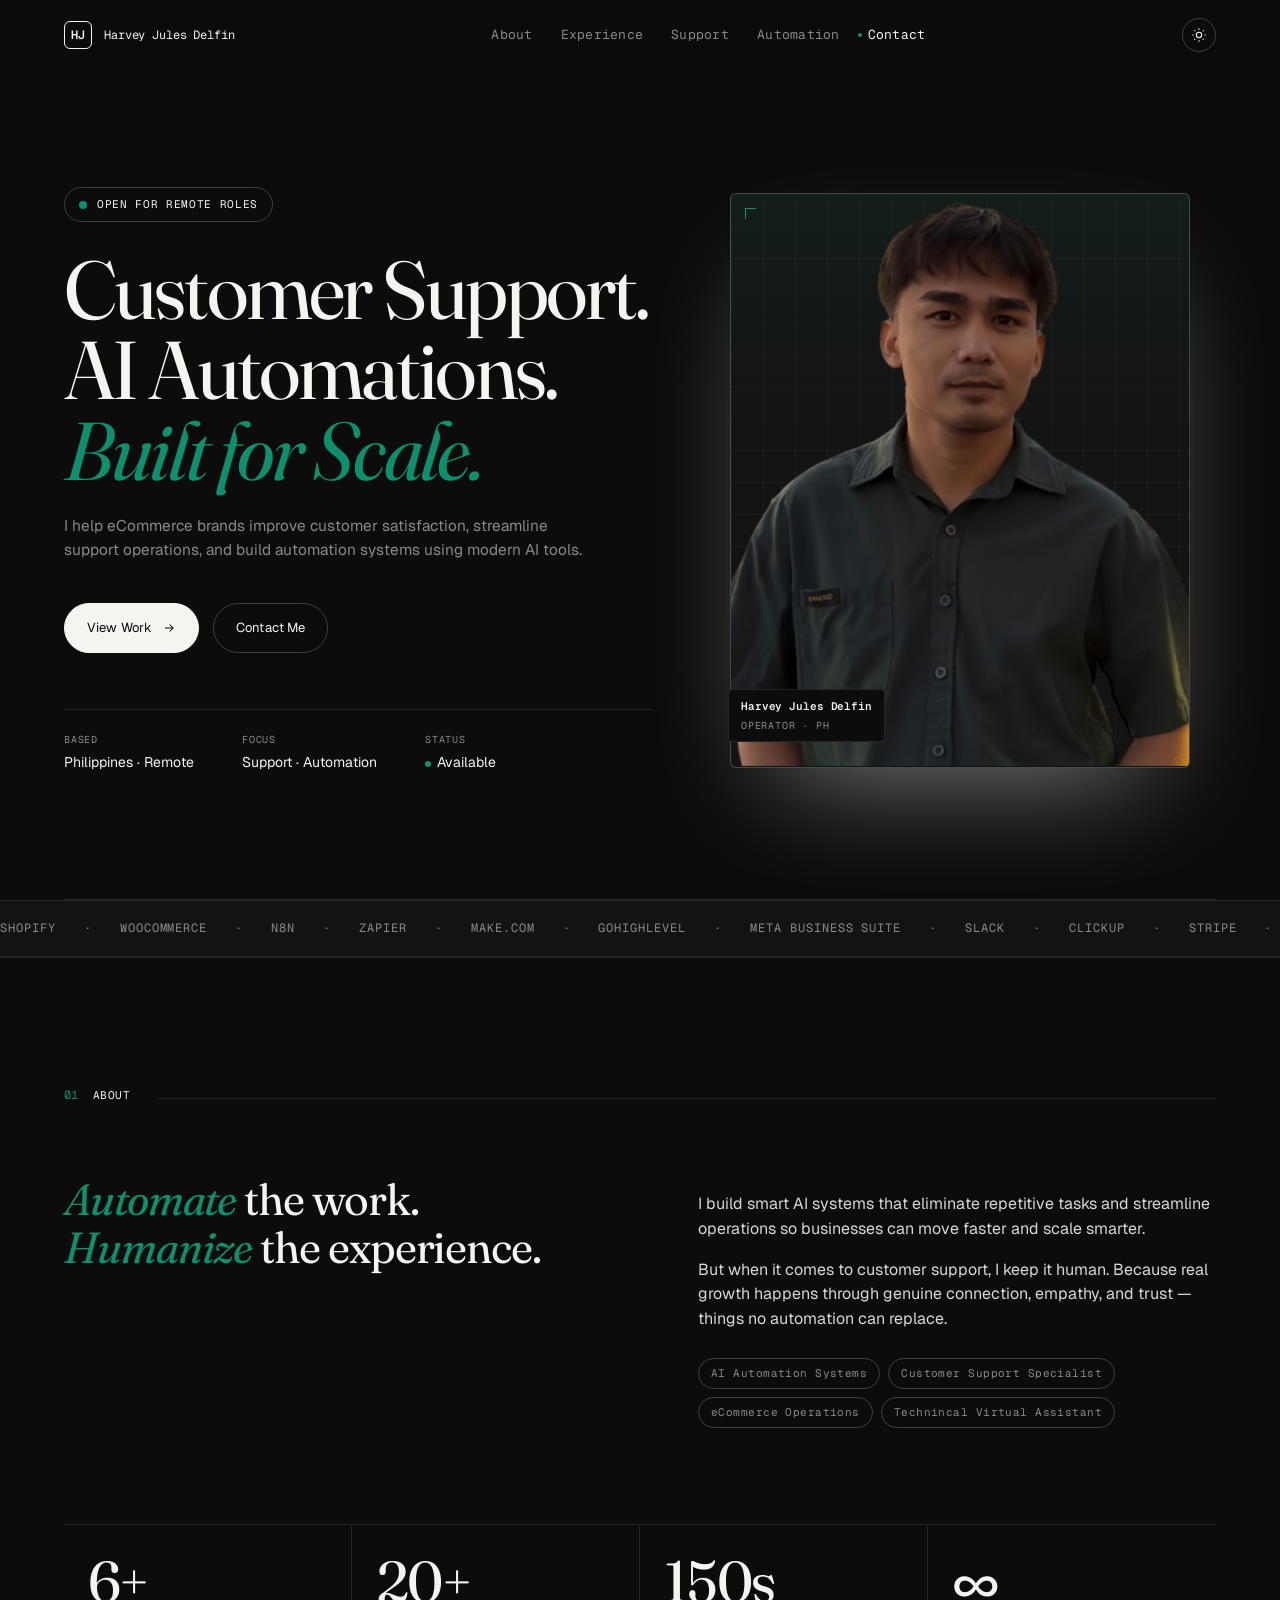
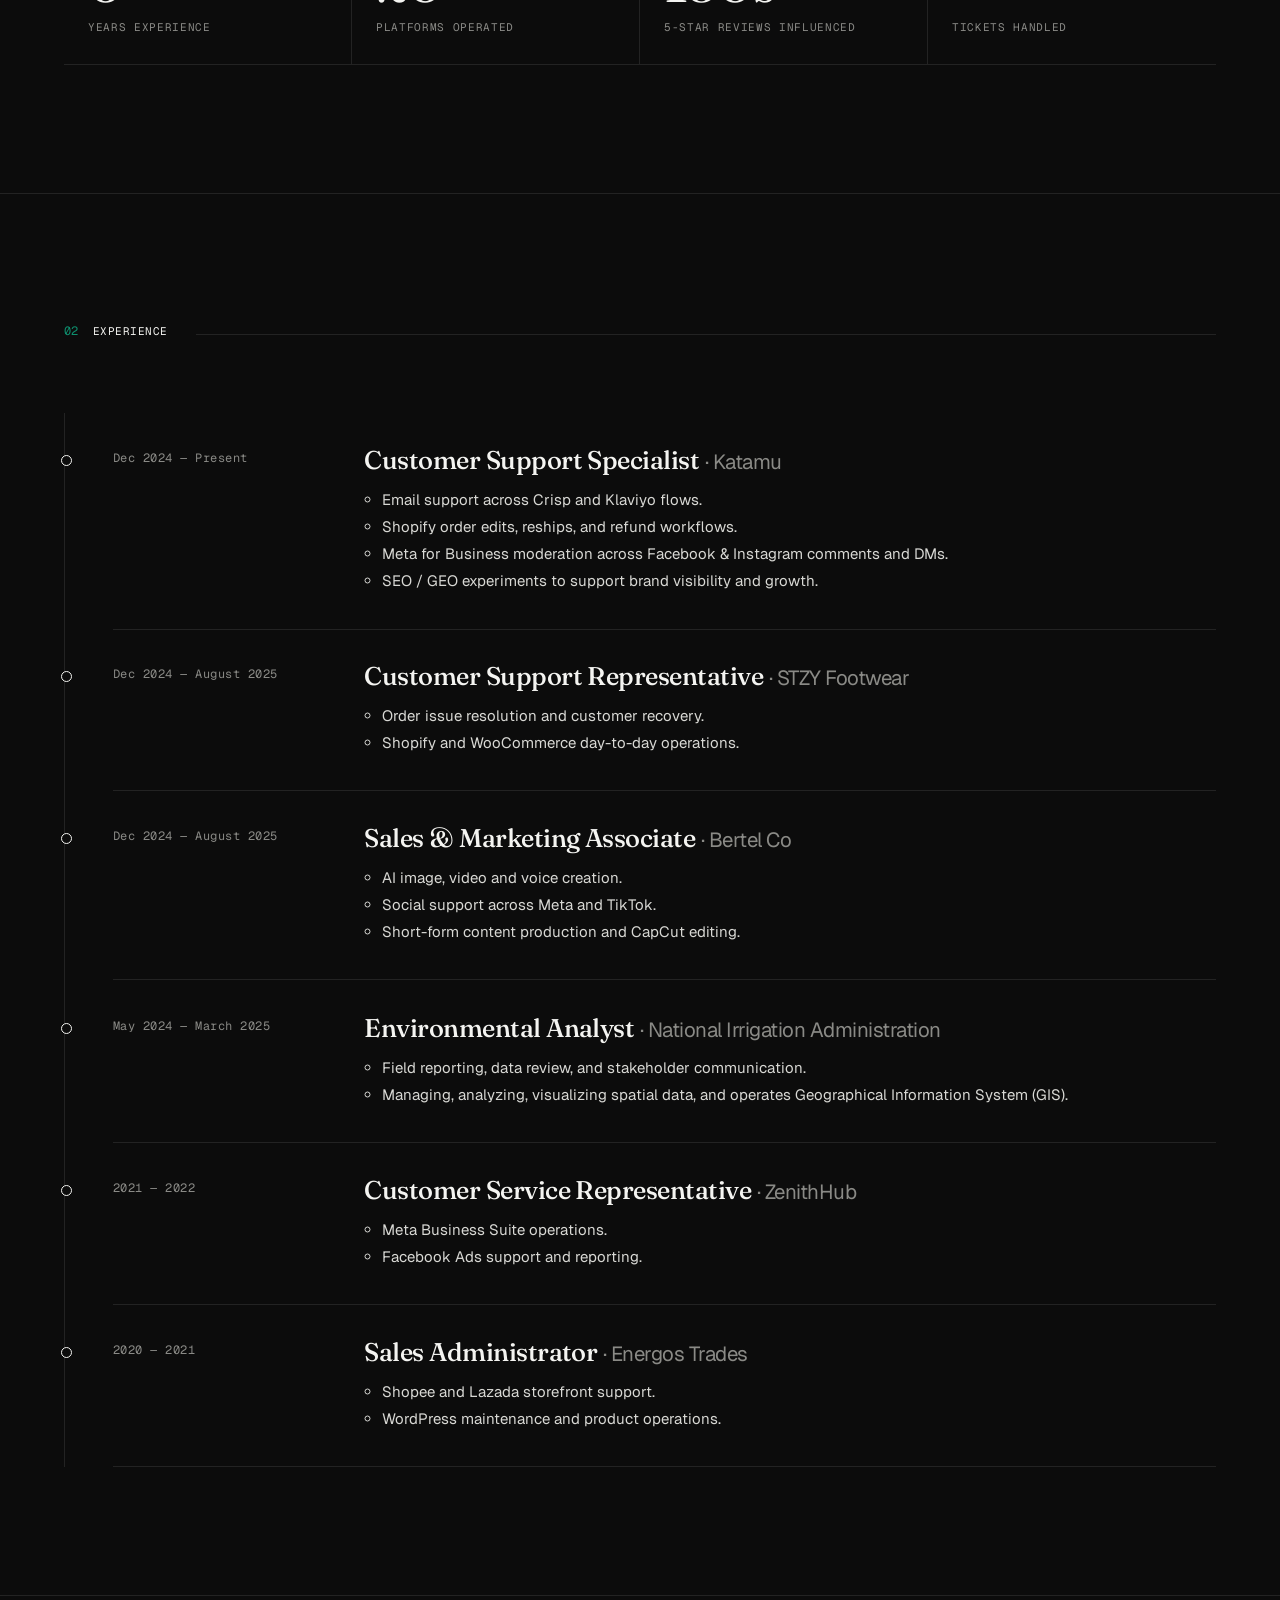
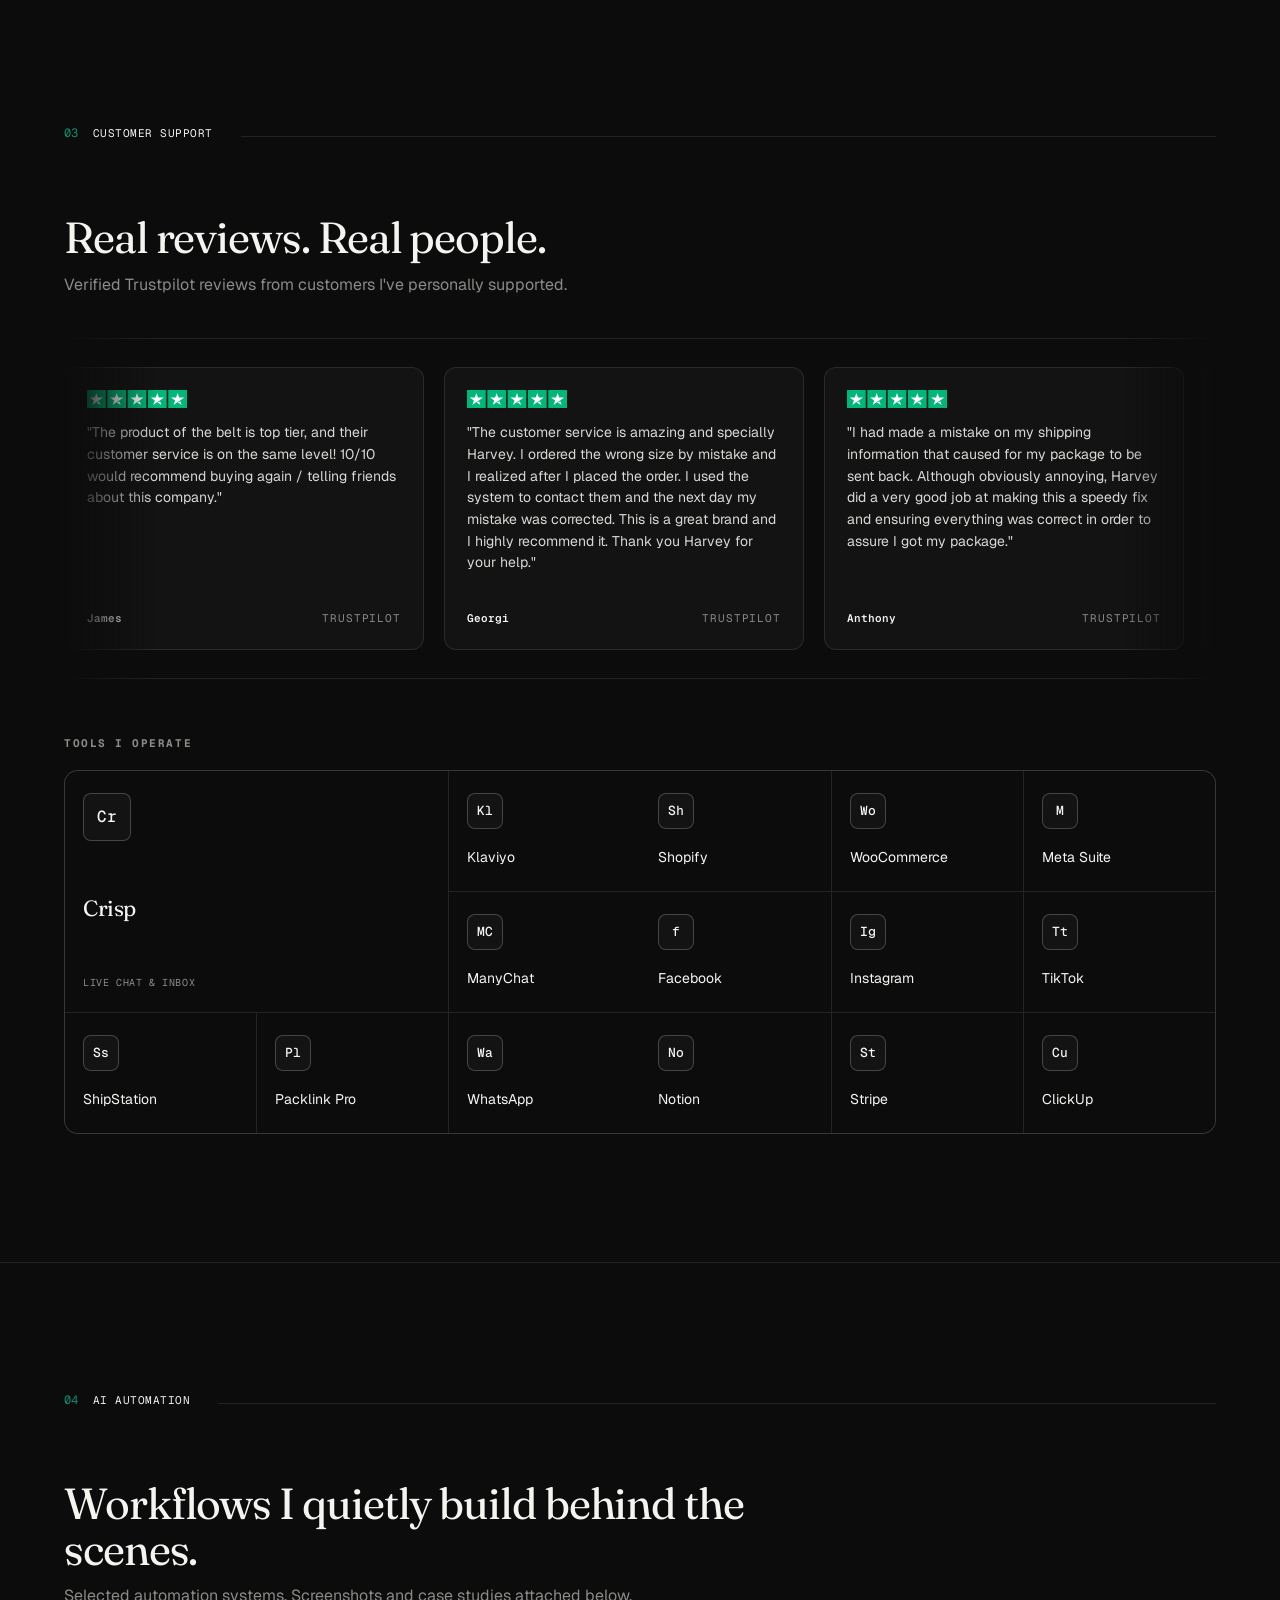
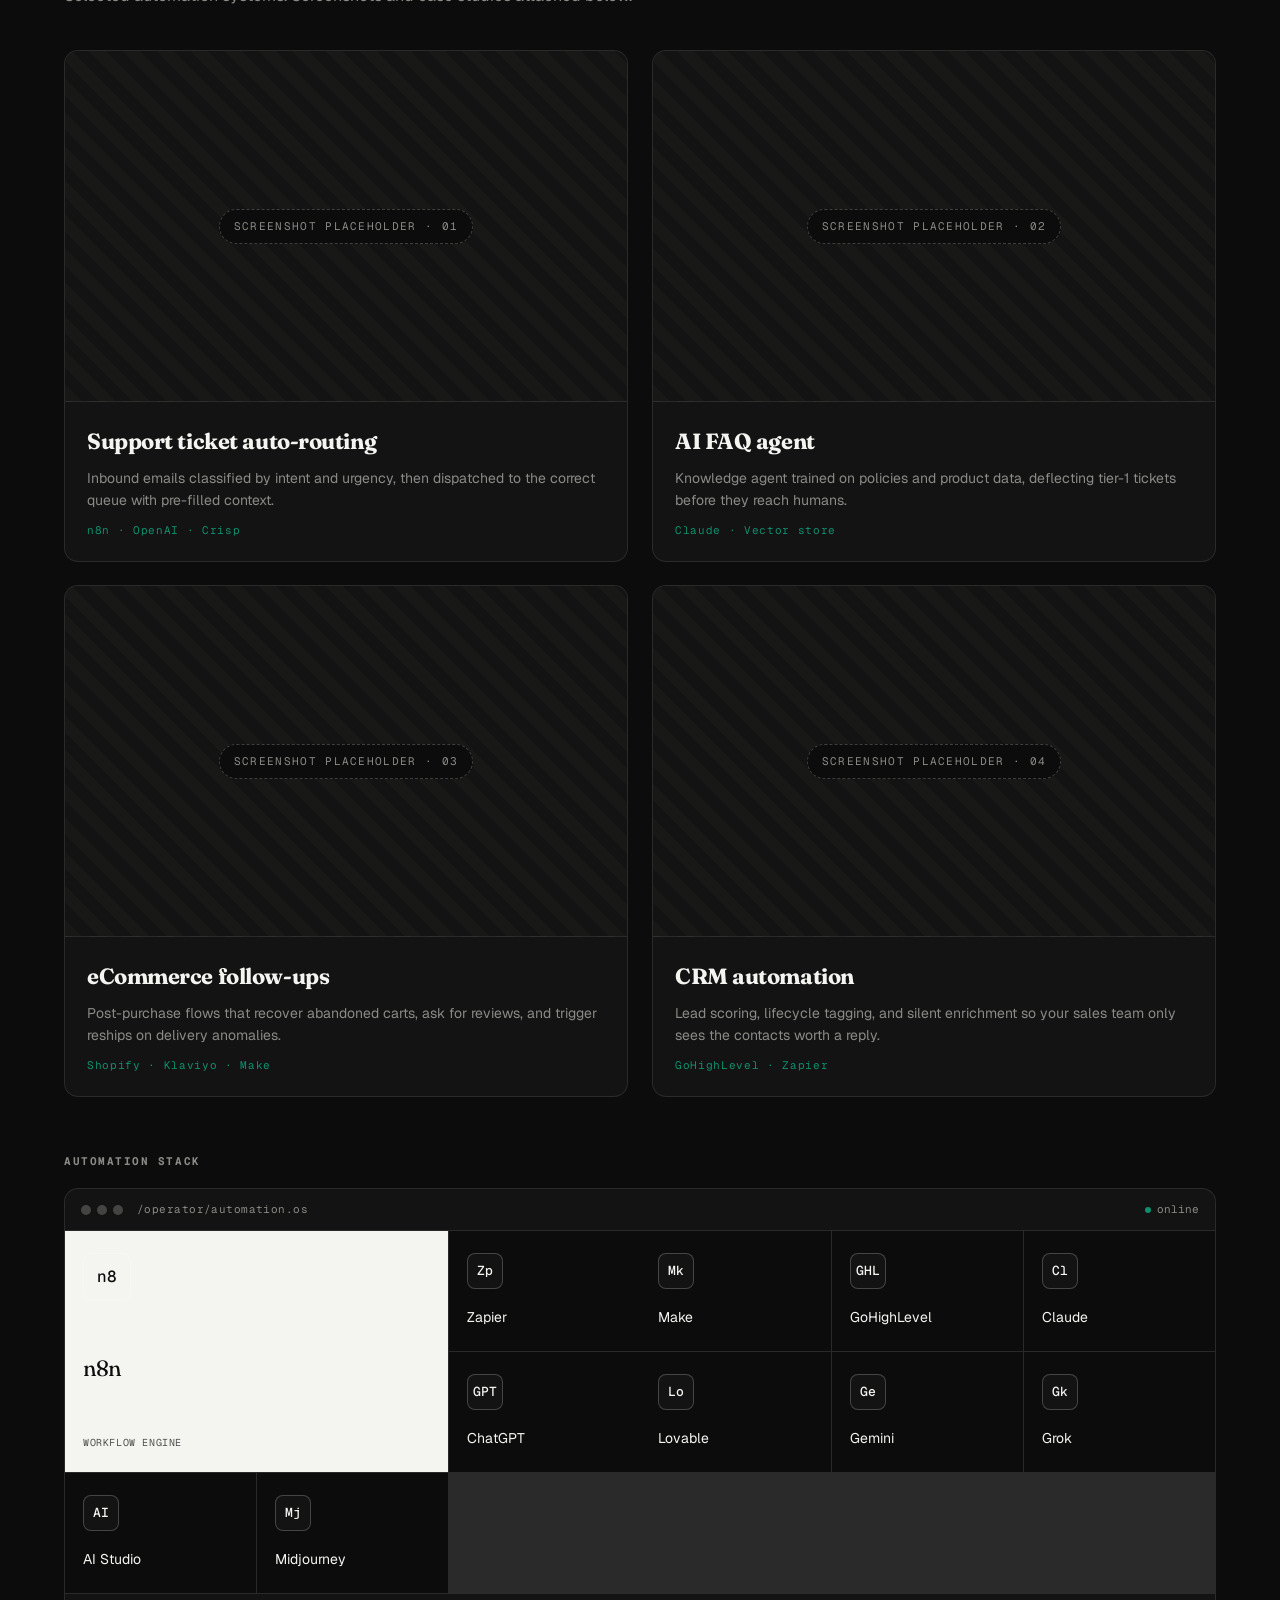
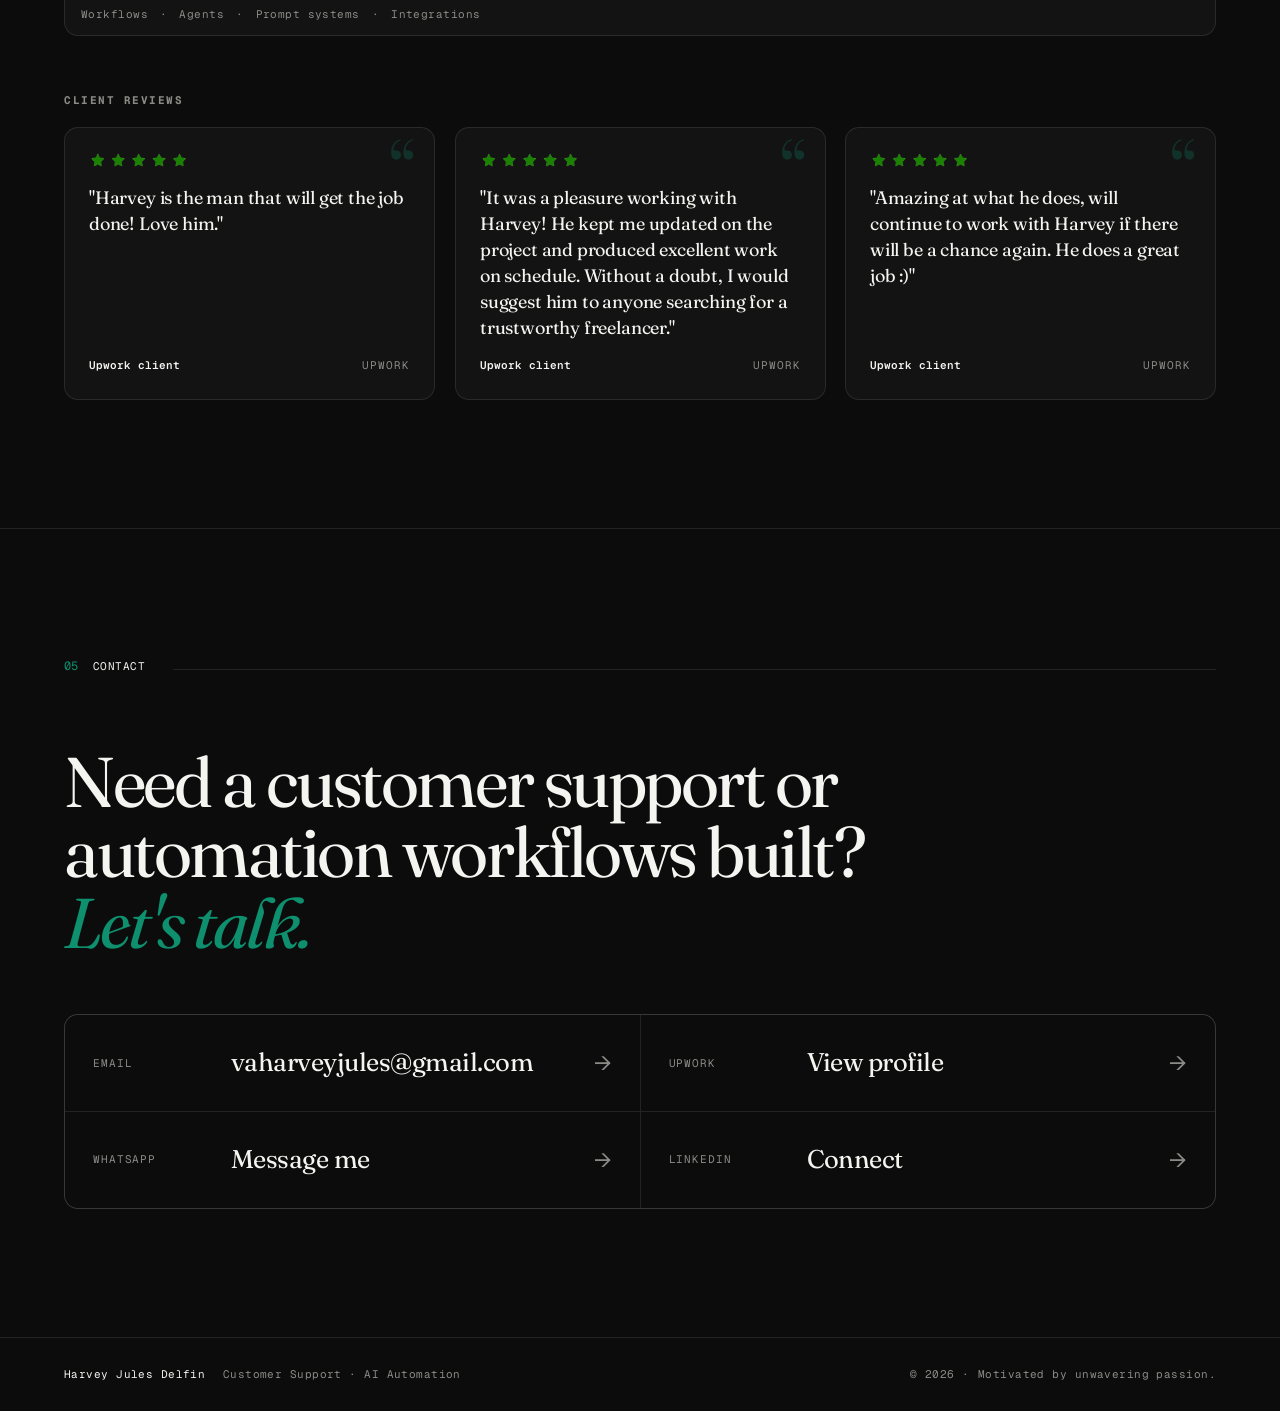
==== portfolio.html @ 0850ad67 "Add files via upload" ====
<!doctype html>
<html lang="en" data-theme="dark">
<head>
  <meta charset="utf-8" />
  <meta name="viewport" content="width=device-width,initial-scale=1,viewport-fit=cover" />
  <meta name="theme-color" content="#111111" />
  <title>Harvey Jules Delfin — Customer Support & AI Automation Specialist</title>
  <meta name="description" content="Harvey Jules Delfin — Customer Support Specialist and AI Automations for eCommerce brands. Shopify, WooCommerce, n8n, Zapier, Make, GoHighLevel." />
  <meta name="author" content="Harvey Jules Delfin" />
  <meta property="og:title" content="Harvey Jules Delfin — Support & Automation" />
  <meta property="og:description" content="Customer Support Specialist. AI Automations. Built for Scale." />
  <meta property="og:type" content="website" />
  <meta name="twitter:card" content="summary" />
  <link rel="preconnect" href="https://fonts.googleapis.com" />
  <link rel="preconnect" href="https://fonts.gstatic.com" crossorigin />
  <!-- Geist + Fraunces as Satoshi/Cabinet Grotesk alternatives -->
  <link href="https://fonts.googleapis.com/css2?family=Geist:wght@300;400;500;600;700&family=Geist+Mono:wght@400;500&family=Fraunces:opsz,wght@9..144,300;9..144,400;9..144,500;9..144,600&display=swap" rel="stylesheet" />
  <link rel="stylesheet" href="style.css" />
</head>
<body>

  <!-- Loading intro -->
  <div class="intro" id="intro" aria-hidden="true">
    <div class="intro__inner">
      <span class="intro__tag">Portfolio /</span>
      <span class="intro__name" data-text="Harvey Jules Delfin">Harvey Jules Delfin</span>
      <span class="intro__line"></span>
    </div>
  </div>

  <!-- Grain overlay -->
  <div class="grain" aria-hidden="true"></div>

  <!-- Sticky nav -->
  <header class="nav" id="nav">
    <a href="#home" class="nav__brand" aria-label="Home">
      <span class="nav__brand-mark">HJ</span>
      <span class="nav__brand-name">Harvey Jules Delfin</span>
    </a>
    <nav class="nav__links" aria-label="Primary">
      <a href="#about" data-link>About</a>
      <a href="#experience" data-link>Experience</a>
      <a href="#stack" data-link>Support</a>
      <a href="#automations" data-link>Automation</a>
      <a href="#contact" data-link>Contact</a>
    </nav>
    <div class="nav__right">
      <button class="theme-toggle" id="themeToggle" aria-label="Toggle theme" type="button">
        <svg viewBox="0 0 24 24" width="16" height="16" fill="none" stroke="currentColor" stroke-width="1.6"><circle cx="12" cy="12" r="4"/><path d="M12 2v2M12 20v2M2 12h2M20 12h2M4.9 4.9l1.4 1.4M17.7 17.7l1.4 1.4M4.9 19.1l1.4-1.4M17.7 6.3l1.4-1.4"/></svg>
      </button>
      <button class="nav__menu" id="menuBtn" aria-label="Open menu" aria-expanded="false" type="button">
        <span></span><span></span>
      </button>
    </div>
  </header>

  <!-- Mobile panel -->
  <aside class="mobile-panel" id="mobilePanel" aria-hidden="true">
    <nav>
      <a href="#about" data-link>About</a>
      <a href="#experience" data-link>Experience</a>
      <a href="#stack" data-link>Support</a>
      <a href="#automations" data-link>Automation</a>
      <a href="#contact" data-link>Contact</a>
    </nav>
    <div class="mobile-panel__foot">
      <span>Open for Remote Roles</span>
      <span>PH · UTC+8</span>
    </div>
  </aside>

  <main>

    <!-- HERO -->
    <section class="hero" id="home">
      <div class="hero__left">
        <div class="badge reveal">
          <span class="badge__dot"></span>
          <span>Open for Remote Roles</span>
        </div>
        <h1 class="hero__title reveal">
          Customer Support.<br/>
          AI Automations.<br/>
          <em>Built for Scale.</em>
        </h1>
        <p class="hero__sub reveal">
          I help eCommerce brands improve customer satisfaction, streamline support operations, and build automation systems using modern AI tools.
        </p>
        <div class="hero__ctas reveal">
          <a href="#experience" class="btn btn--primary magnetic"><span>View Work</span><svg viewBox="0 0 24 24" width="14" height="14" fill="none" stroke="currentColor" stroke-width="1.8"><path d="M5 12h14M13 6l6 6-6 6"/></svg></a>
          <a href="#contact" class="btn btn--ghost magnetic"><span>Contact Me</span></a>
        </div>
        <dl class="hero__meta reveal">
          <div><dt>Based</dt><dd>Philippines · Remote</dd></div>
          <div><dt>Focus</dt><dd>Support · Automation</dd></div>
          <div><dt>Status</dt><dd><span class="pulse"></span>Available</dd></div>
        </dl>
      </div>

      <div class="hero__right">
        <div class="portrait">
          <div class="portrait__frame">
            <img src="main.png" alt="Portrait of Harvey Jules Delfin" loading="eager" />
          </div>
          <div class="portrait__caption">
            <span class="portrait__name">Harvey Jules Delfin</span>
            <span class="portrait__role">Operator · PH</span>
          </div>
        </div>
      </div>
    </section>

    <!-- Marquee -->
    <div class="marquee" aria-hidden="true">
      <div class="marquee__track">
        <span>Shopify</span><span>·</span><span>WooCommerce</span><span>·</span><span>n8n</span><span>·</span><span>Zapier</span><span>·</span><span>Make.com</span><span>·</span><span>GoHighLevel</span><span>·</span><span>Meta Business Suite</span><span>·</span><span>Slack</span><span>·</span><span>ClickUp</span><span>·</span><span>Stripe</span><span>·</span>
        <span>Shopify</span><span>·</span><span>WooCommerce</span><span>·</span><span>n8n</span><span>·</span><span>Zapier</span><span>·</span><span>Make.com</span><span>·</span><span>GoHighLevel</span><span>·</span><span>Meta Business Suite</span><span>·</span><span>Slack</span><span>·</span><span>ClickUp</span><span>·</span><span>Stripe</span><span>·</span>
      </div>
    </div>

    <!-- ABOUT -->
    <section class="section" id="about">
      <header class="section__head">
        <span class="section__num">01</span>
        <span class="section__label">About</span>
      </header>

      <div class="about">
        <div class="about__lead reveal">
          <h2><em>Automate</em> the work.<br/><em>Humanize</em> the experience.</h2>
        </div>
        <div class="about__body reveal">
          <p>I build smart AI systems that eliminate repetitive tasks and streamline operations so businesses can move faster and scale smarter.</p>
          <p>But when it comes to customer support, I keep it human. Because real growth happens through genuine connection, empathy, and trust — things no automation can replace.</p>
          <ul class="about__roles">
            <li>AI Automation Systems</li>
            <li>Customer Support Specialist</li>
            <li>eCommerce Operations</li>
            <li>Technincal Virtual Assistant</li>
          </ul>
        </div>
      </div>

      <div class="metrics reveal">
        <div class="metrics__item"><span class="metrics__num">6+</span><span class="metrics__lbl">Years experience</span></div>
        <div class="metrics__item"><span class="metrics__num">20+</span><span class="metrics__lbl">Platforms operated</span></div>
        <div class="metrics__item"><span class="metrics__num">150s</span><span class="metrics__lbl">5-star reviews influenced</span></div>
        <div class="metrics__item"><span class="metrics__num">∞</span><span class="metrics__lbl">Tickets handled</span></div>
      </div>
    </section>

    <!-- EXPERIENCE -->
    <section class="section" id="experience">
      <header class="section__head">
        <span class="section__num">02</span>
        <span class="section__label">Experience</span>
      </header>

      <ol class="timeline">
        <li class="timeline__item reveal">
          <div class="timeline__when">Dec 2024 — Present</div>
          <div class="timeline__body">
            <h3>Customer Support Specialist <span>· Katamu</span></h3>
            <ul>
              <li>Email support across Crisp and Klaviyo flows.</li>
              <li>Shopify order edits, reships, and refund workflows.</li>
              <li>Meta for Business moderation across Facebook & Instagram comments and DMs.</li>
              <li>SEO / GEO experiments to support brand visibility and growth.</li>
            </ul>
          </div>
        </li>
        <li class="timeline__item reveal">
          <div class="timeline__when">Dec 2024 — August 2025</div>
          <div class="timeline__body">
            <h3>Customer Support Representative <span>· STZY Footwear</span></h3>
            <ul>
              <li>Order issue resolution and customer recovery.</li>
              <li>Shopify and WooCommerce day-to-day operations.</li>
            </ul>
          </div>
        </li>
        <li class="timeline__item reveal">
          <div class="timeline__when">Dec 2024 — August 2025</div>
          <div class="timeline__body">
            <h3>Sales & Marketing Associate <span>· Bertel Co</span></h3>
            <ul>
              <li>AI image, video and voice creation.</li>
              <li>Social support across Meta and TikTok.</li>
              <li>Short-form content production and CapCut editing.</li>
            </ul>
          </div>
        </li>
        <li class="timeline__item reveal">
          <div class="timeline__when">May 2024 — March 2025</div>
          <div class="timeline__body">
            <h3>Environmental Analyst <span>· National Irrigation Administration</span></h3>
            <ul>
              <li>Field reporting, data review, and stakeholder communication.</li>
              <li>Managing, analyzing, visualizing spatial data, and operates Geographical Information System (GIS).</li>
            </ul>
          </div>
        </li>
        <li class="timeline__item reveal">
          <div class="timeline__when">2021 — 2022</div>
          <div class="timeline__body">
            <h3>Customer Service Representative <span>· ZenithHub</span></h3>
            <ul>
              <li>Meta Business Suite operations.</li>
              <li>Facebook Ads support and reporting.</li>
            </ul>
          </div>
        </li>
        <li class="timeline__item reveal">
          <div class="timeline__when">2020 — 2021</div>
          <div class="timeline__body">
            <h3>Sales Administrator <span>· Energos Trades</span></h3>
            <ul>
              <li>Shopee and Lazada storefront support.</li>
              <li>WordPress maintenance and product operations.</li>
            </ul>
          </div>
        </li>
      </ol>
    </section>

    <!-- CUSTOMER SUPPORT WORK -->
    <section class="section" id="stack">
      <header class="section__head">
        <span class="section__num">03</span>
        <span class="section__label">Customer Support</span>
      </header>

      <div class="stack__intro reveal">
        <h2>Real reviews. Real people.</h2>
        <p>Verified Trustpilot reviews from customers I've personally supported.</p>
      </div>

      <div class="reviews" data-marquee>
        <div class="reviews__track">
          <!-- Review template — duplicate for marquee loop -->
          <article class="review">
            <img class="review__stars" src="stars-5.svg" alt="5 out of 5 stars" />
            <p class="review__body">"The product of the belt is top tier, and their customer service is on the same level! 10/10 would recommend buying again / telling friends about this company."</p>
            <footer class="review__foot"><span class="review__name">James</span><span class="review__src">Trustpilot</span></footer>
          </article>
          <article class="review">
            <img class="review__stars" src="stars-5.svg" alt="5 out of 5 stars" />
            <p class="review__body">"The customer service is amazing and specially Harvey. I ordered the wrong size by mistake and I realized after I placed the order. I used the system to contact them and the next day my mistake was corrected. This is a great brand and I highly recommend it. Thank you Harvey for your help."</p>
            <footer class="review__foot"><span class="review__name">Georgi</span><span class="review__src">Trustpilot</span></footer>
          </article>
          <article class="review">
            <img class="review__stars" src="stars-5.svg" alt="5 out of 5 stars" />
            <p class="review__body">"I had made a mistake on my shipping information that caused for my package to be sent back. Although obviously annoying, Harvey did a very good job at making this a speedy fix and ensuring everything was correct in order to assure I got my package."</p>
            <footer class="review__foot"><span class="review__name">Anthony</span><span class="review__src">Trustpilot</span></footer>
          </article>
          <article class="review">
            <img class="review__stars" src="stars-5.svg" alt="5 out of 5 stars" />
            <p class="review__body">"The customer service was absolutely excellent, truly going above and beyond. It made the whole process so simple and stress-free. And the product itself? Simply great, exceeding all my expectations. I'm incredibly happy with my purchase."</p>
            <footer class="review__foot"><span class="review__name">Lu</span><span class="review__src">Trustpilot</span></footer>
          </article>
          <article class="review">
            <img class="review__stars" src="stars-5.svg" alt="5 out of 5 stars" />
            <p class="review__body">"I'm very happy with both the product and the customer service. The exchange process was smooth and hassle-free. Customer service was responsive, helpful, and guided me through the entire process. Overall, a great experience."</p>
            <footer class="review__foot"><span class="review__name">Jorge</span><span class="review__src">Trustpilot</span></footer>
          </article>
          <article class="review">
            <img class="review__stars" src="stars-5.svg" alt="5 out of 5 stars" />
            <p class="review__body">"It's rare to come across customer service like this nowadays. Their customer service was professional, kind, and clearly cared about making sure I had a good experience. This company truly has great customer service, and people like them make a huge difference. I wouldn't hesitate to shop with them again and highly recommend them to anyone!"</p>
            <footer class="review__foot"><span class="review__name">Juan</span><span class="review__src">Trustpilot</span></footer>
          </article>
          <article class="review">
            <img class="review__stars" src="stars-5.svg" alt="5 out of 5 stars" />
            <p class="review__body">"Phenomenal customer service, very patient and understanding and quick responses! Absolutely recommend for anyone."</p>
            <footer class="review__foot"><span class="review__name">Tre</span><span class="review__src">Trustpilot</span></footer>
          </article>
          <article class="review">
            <img class="review__stars" src="stars-5.svg" alt="5 out of 5 stars" />
            <p class="review__body">"Amazing customer service and a genuine care for customers."</p>
            <footer class="review__foot"><span class="review__name">Austin</span><span class="review__src">Trustpilot</span></footer>
          </article>
        </div>
      </div>

      <h3 class="stack__group reveal">Tools I operate</h3>
      <div class="bento bento--support">
        <a class="tile tile--lg reveal" data-name="Crisp"><span class="tile__logo">Cr</span><span class="tile__name">Crisp</span><span class="tile__role">Live chat & inbox</span></a>
        <a class="tile reveal" data-name="Klaviyo"><span class="tile__logo">Kl</span><span class="tile__name">Klaviyo</span></a>
        <a class="tile reveal" data-name="Shopify"><span class="tile__logo">Sh</span><span class="tile__name">Shopify</span></a>
        <a class="tile reveal" data-name="WooCommerce"><span class="tile__logo">Wo</span><span class="tile__name">WooCommerce</span></a>
        <a class="tile reveal" data-name="Meta Business Suite"><span class="tile__logo">M</span><span class="tile__name">Meta Suite</span></a>
        <a class="tile reveal" data-name="ManyChat"><span class="tile__logo">MC</span><span class="tile__name">ManyChat</span></a>
        <a class="tile reveal" data-name="Facebook"><span class="tile__logo">f</span><span class="tile__name">Facebook</span></a>
        <a class="tile reveal" data-name="Instagram"><span class="tile__logo">Ig</span><span class="tile__name">Instagram</span></a>
        <a class="tile reveal" data-name="TikTok"><span class="tile__logo">Tt</span><span class="tile__name">TikTok</span></a>
        <a class="tile reveal" data-name="ShipStation"><span class="tile__logo">Ss</span><span class="tile__name">ShipStation</span></a>
        <a class="tile reveal" data-name="Packlink Pro"><span class="tile__logo">Pl</span><span class="tile__name">Packlink Pro</span></a>
        <a class="tile reveal" data-name="WhatsApp"><span class="tile__logo">Wa</span><span class="tile__name">WhatsApp</span></a>
        <a class="tile reveal" data-name="Notion"><span class="tile__logo">No</span><span class="tile__name">Notion</span></a>
        <a class="tile reveal" data-name="Stripe"><span class="tile__logo">St</span><span class="tile__name">Stripe</span></a>
        <a class="tile reveal" data-name="ClickUp"><span class="tile__logo">Cu</span><span class="tile__name">ClickUp</span></a>
      </div>
    </section>

    <!-- AI AUTOMATION WORK -->
    <section class="section" id="automations">
      <header class="section__head">
        <span class="section__num">04</span>
        <span class="section__label">AI Automation</span>
      </header>

      <div class="stack__intro reveal">
        <h2>Workflows I quietly build behind the scenes.</h2>
        <p>Selected automation systems. Screenshots and case studies attached below.</p>
      </div>

      <!-- Workflow screenshot placeholders — drop images into /public/workflows/ later -->
      <div class="workflows">
        <figure class="workflow reveal">
          <div class="workflow__shot" data-placeholder="Workflow screenshot 01">
            <!-- <img src="workflows/workflow-01.png" alt="Support ticket auto-routing workflow" /> -->
            <span class="workflow__hint">Screenshot placeholder · 01</span>
          </div>
          <figcaption>
            <h3>Support ticket auto-routing</h3>
            <p>Inbound emails classified by intent and urgency, then dispatched to the correct queue with pre-filled context.</p>
            <span class="workflow__tag">n8n · OpenAI · Crisp</span>
          </figcaption>
        </figure>

        <figure class="workflow reveal">
          <div class="workflow__shot" data-placeholder="Workflow screenshot 02">
            <span class="workflow__hint">Screenshot placeholder · 02</span>
          </div>
          <figcaption>
            <h3>AI FAQ agent</h3>
            <p>Knowledge agent trained on policies and product data, deflecting tier-1 tickets before they reach humans.</p>
            <span class="workflow__tag">Claude · Vector store</span>
          </figcaption>
        </figure>

        <figure class="workflow reveal">
          <div class="workflow__shot" data-placeholder="Workflow screenshot 03">
            <span class="workflow__hint">Screenshot placeholder · 03</span>
          </div>
          <figcaption>
            <h3>eCommerce follow-ups</h3>
            <p>Post-purchase flows that recover abandoned carts, ask for reviews, and trigger reships on delivery anomalies.</p>
            <span class="workflow__tag">Shopify · Klaviyo · Make</span>
          </figcaption>
        </figure>

        <figure class="workflow reveal">
          <div class="workflow__shot" data-placeholder="Workflow screenshot 04">
            <span class="workflow__hint">Screenshot placeholder · 04</span>
          </div>
          <figcaption>
            <h3>CRM automation</h3>
            <p>Lead scoring, lifecycle tagging, and silent enrichment so your sales team only sees the contacts worth a reply.</p>
            <span class="workflow__tag">GoHighLevel · Zapier</span>
          </figcaption>
        </figure>
      </div>

      <h3 class="stack__group reveal">Automation stack</h3>
      <div class="dashboard">
        <div class="dashboard__head">
          <div class="dashboard__dots"><span></span><span></span><span></span></div>
          <span class="dashboard__title">/operator/automation.os</span>
          <span class="dashboard__status"><span class="pulse"></span>online</span>
        </div>
        <div class="bento bento--auto">
          <a class="tile tile--accent tile--lg reveal" data-name="n8n"><span class="tile__logo">n8</span><span class="tile__name">n8n</span><span class="tile__role">Workflow engine</span></a>
          <a class="tile reveal" data-name="Zapier"><span class="tile__logo">Zp</span><span class="tile__name">Zapier</span></a>
          <a class="tile reveal" data-name="Make.com"><span class="tile__logo">Mk</span><span class="tile__name">Make</span></a>
          <a class="tile reveal" data-name="GoHighLevel"><span class="tile__logo">GHL</span><span class="tile__name">GoHighLevel</span></a>
          <a class="tile reveal" data-name="Claude"><span class="tile__logo">Cl</span><span class="tile__name">Claude</span></a>
          <a class="tile reveal" data-name="ChatGPT"><span class="tile__logo">GPT</span><span class="tile__name">ChatGPT</span></a>
          <a class="tile reveal" data-name="Lovable"><span class="tile__logo">Lo</span><span class="tile__name">Lovable</span></a>
          <a class="tile reveal" data-name="Gemini"><span class="tile__logo">Ge</span><span class="tile__name">Gemini</span></a>
          <a class="tile reveal" data-name="Grok"><span class="tile__logo">Gk</span><span class="tile__name">Grok</span></a>
          <a class="tile reveal" data-name="Google AI Studio"><span class="tile__logo">AI</span><span class="tile__name">AI Studio</span></a>
          <a class="tile reveal" data-name="Midjourney"><span class="tile__logo">Mj</span><span class="tile__name">Midjourney</span></a>
        </div>
        <div class="dashboard__foot">
          <span>Workflows</span><span>·</span><span>Agents</span><span>·</span><span>Prompt systems</span><span>·</span><span>Integrations</span>
        </div>
      </div>

      <!-- CLIENT REVIEWS — Upwork -->
      <h3 class="stack__group reveal">Client reviews</h3>
      <div class="client-reviews">
        <article class="creview reveal">
          <img class="review__stars" src="stars-upwork.png" alt="5 out of 5 stars" />
          <p class="creview__body">"Harvey is the man that will get the job done! Love him."</p>
          <footer class="review__foot"><span class="review__name">Upwork client</span><span class="review__src">Upwork</span></footer>
        </article>
        <article class="creview reveal">
          <img class="review__stars" src="stars-upwork.png" alt="5 out of 5 stars" />
          <p class="creview__body">"It was a pleasure working with Harvey! He kept me updated on the project and produced excellent work on schedule. Without a doubt, I would suggest him to anyone searching for a trustworthy freelancer."</p>
          <footer class="review__foot"><span class="review__name">Upwork client</span><span class="review__src">Upwork</span></footer>
        </article>
        <article class="creview reveal">
          <img class="review__stars" src="stars-upwork.png" alt="5 out of 5 stars" />
          <p class="creview__body">"Amazing at what he does, will continue to work with Harvey if there will be a chance again. He does a great job :)"</p>
          <footer class="review__foot"><span class="review__name">Upwork client</span><span class="review__src">Upwork</span></footer>
        </article>
      </div>
    </section>

    <!-- CONTACT -->
    <section class="section section--contact" id="contact">
      <header class="section__head">
        <span class="section__num">05</span>
        <span class="section__label">Contact</span>
      </header>

      <div class="contact reveal">
        <h2 class="contact__title">
          Need a customer support or<br/>
          automation workflows built? <br><em>Let's talk.</em>
        </h2>
        <div class="contact__grid">
          <a class="contact__card magnetic" href="mailto:vaharveyjules@gmail.com">
            <span class="contact__lbl">Email</span>
            <span class="contact__val">vaharveyjules@gmail.com</span>
            <span class="contact__arrow">→</span>
          </a>
          <a class="contact__card magnetic" href="https://www.upwork.com/freelancers/~01aeee0beda957bb62" target="_blank" rel="noopener">
            <span class="contact__lbl">Upwork</span>
            <span class="contact__val">View profile</span>
            <span class="contact__arrow">→</span>
          </a>
          <a class="contact__card magnetic" href="https://wa.me/" target="_blank" rel="noopener">
            <span class="contact__lbl">WhatsApp</span>
            <span class="contact__val">Message me</span>
            <span class="contact__arrow">→</span>
          </a>
          <a class="contact__card magnetic" href="https://www.linkedin.com/" target="_blank" rel="noopener">
            <span class="contact__lbl">LinkedIn</span>
            <span class="contact__val">Connect</span>
            <span class="contact__arrow">→</span>
          </a>
        </div>
      </div>
    </section>

    <footer class="footer">
      <div>
        <span class="footer__name">Harvey Jules Delfin</span>
        <span class="footer__role">Customer Support · AI Automation</span>
      </div>
      <div class="footer__meta">
        <span>© <span id="year"></span></span>
        <span>·</span>
        <span>Motivated by unwavering passion.</span>
      </div>
    </footer>

  </main>

  <script src="script.js" defer></script>
</body>
</html>
---- style.css ----
/* ============================================================
   Harvey Jules D. Delfin — Portfolio
   Editorial-tech minimalist. Black/white + single accent.
   ============================================================ */

:root {
  /* Palette */
  --bg: #F7F7F5;          /* warm white */
  --fg: #111111;          /* off-black */
  --fg-soft: #2a2a2a;
  --muted: #6b6b6b;
  --line: rgba(17,17,17,0.12);
  --line-strong: rgba(17,17,17,0.22);
  --surface: #ffffff;
  --surface-2: #f1f0ec;
  --accent: #0E8F6E;       /* muted emerald — single accent */
  --accent-ink: #ffffff;

  /* Type */
  --font-sans: "Geist", ui-sans-serif, system-ui, -apple-system, "Segoe UI", sans-serif;
  --font-display: "Fraunces", "Geist", Georgia, serif;
  --font-mono: "Geist Mono", ui-monospace, "SF Mono", Menlo, monospace;

  /* Geometry */
  --radius: 14px;
  --radius-sm: 10px;
  --pad-x: clamp(20px, 5vw, 80px);
  --max: 1320px;

  /* Motion */
  --ease: cubic-bezier(.2,.7,.2,1);
}

[data-theme="dark"] {
  --bg: #0c0c0c;
  --fg: #f4f4f1;
  --fg-soft: #d8d8d4;
  --muted: #8a8a86;
  --line: rgba(244,244,241,0.10);
  --line-strong: rgba(244,244,241,0.22);
  --surface: #131313;
  --surface-2: #181817;
  --accent: #0E8F6E;
  --accent-ink: #ffffff;
}

* { box-sizing: border-box; }
html, body { margin: 0; padding: 0; }
html { scroll-behavior: smooth; }
body {
  font-family: var(--font-sans);
  background: var(--bg);
  color: var(--fg);
  -webkit-font-smoothing: antialiased;
  text-rendering: optimizeLegibility;
  font-size: 16px;
  line-height: 1.55;
  transition: background .5s var(--ease), color .5s var(--ease);
  overflow-x: hidden;
}
a { color: inherit; text-decoration: none; }
img, svg { display: block; max-width: 100%; }
em { font-family: var(--font-display); font-style: italic; font-weight: 400; }

/* ===== Grain ===== */
.grain {
  pointer-events: none;
  position: fixed; inset: 0;
  z-index: 1;
  opacity: .06;
  mix-blend-mode: overlay;
  background-image: url("data:image/svg+xml;utf8,<svg xmlns='http://www.w3.org/2000/svg' width='160' height='160'><filter id='n'><feTurbulence type='fractalNoise' baseFrequency='0.9' numOctaves='2' stitchTiles='stitch'/><feColorMatrix values='0 0 0 0 0  0 0 0 0 0  0 0 0 0 0  0 0 0 1 0'/></filter><rect width='100%' height='100%' filter='url(%23n)'/></svg>");
}
[data-theme="dark"] .grain { opacity: .09; mix-blend-mode: screen; }

/* ===== Intro ===== */
.intro {
  position: fixed; inset: 0;
  background: var(--bg);
  z-index: 100;
  display: grid; place-items: center;
  transition: opacity .8s var(--ease), visibility .8s;
}
.intro.is-done { opacity: 0; visibility: hidden; }
.intro__inner { display: flex; align-items: baseline; gap: 14px; padding: 0 24px; }
.intro__tag { font-family: var(--font-mono); font-size: 12px; color: var(--muted); letter-spacing: .04em; }
.intro__name {
  font-family: var(--font-display);
  font-size: clamp(28px, 5vw, 56px);
  font-weight: 500;
  letter-spacing: -.02em;
  position: relative;
  overflow: hidden;
  white-space: nowrap;
}
.intro__name::after {
  content: ""; position: absolute; inset: 0;
  background: var(--bg);
  transform: translateX(0);
  animation: introWipe 1.2s .2s var(--ease) forwards;
}
.intro__line {
  width: 0; height: 1px; background: var(--fg);
  animation: introLine 1s 1.1s var(--ease) forwards;
}
@keyframes introWipe { to { transform: translateX(101%); } }
@keyframes introLine { to { width: 80px; } }

/* ===== Nav ===== */
.nav {
  position: fixed; top: 0; left: 0; right: 0;
  z-index: 50;
  display: flex; align-items: center; justify-content: space-between;
  padding: 18px var(--pad-x);
  border-bottom: 1px solid transparent;
  background: color-mix(in oklab, var(--bg) 70%, transparent);
  backdrop-filter: blur(14px);
  -webkit-backdrop-filter: blur(14px);
  transition: border-color .3s var(--ease), padding .3s var(--ease), background .3s;
}
.nav.is-scrolled { border-color: var(--line); padding-top: 12px; padding-bottom: 12px; }

.nav__brand { display: flex; align-items: center; gap: 12px; font-family: var(--font-mono); font-size: 12px; }
.nav__brand-mark {
  width: 28px; height: 28px; border: 1px solid var(--fg); border-radius: 6px;
  display: grid; place-items: center; font-weight: 600; letter-spacing: -.02em;
}
.nav__brand-name { color: var(--fg); letter-spacing: -.01em; }

.nav__links { display: flex; gap: 28px; }
.nav__links a {
  font-size: 13px; color: var(--muted); position: relative;
  transition: color .25s var(--ease);
  font-family: var(--font-mono); letter-spacing: .02em;
}
.nav__links a::before {
  content: ""; position: absolute; left: -10px; top: 50%;
  width: 4px; height: 4px; border-radius: 50%;
  background: var(--accent); transform: translateY(-50%) scale(0);
  transition: transform .25s var(--ease);
}
.nav__links a:hover { color: var(--fg); }
.nav__links a.is-active { color: var(--fg); }
.nav__links a.is-active::before { transform: translateY(-50%) scale(1); }

.nav__right { display: flex; align-items: center; gap: 10px; }
.theme-toggle {
  width: 34px; height: 34px; border-radius: 50%;
  border: 1px solid var(--line-strong); background: transparent;
  color: var(--fg); display: grid; place-items: center; cursor: pointer;
  transition: transform .3s var(--ease), border-color .3s, background .3s;
}
.theme-toggle:hover { transform: rotate(20deg); border-color: var(--fg); }

.nav__menu {
  display: none;
  width: 38px; height: 38px; border-radius: 8px;
  border: 1px solid var(--line-strong); background: transparent;
  cursor: pointer; padding: 0;
  flex-direction: column; align-items: center; justify-content: center; gap: 5px;
}
.nav__menu span { width: 16px; height: 1.5px; background: var(--fg); transition: transform .3s var(--ease), opacity .3s; }
.nav__menu[aria-expanded="true"] span:nth-child(1) { transform: translateY(3px) rotate(45deg); }
.nav__menu[aria-expanded="true"] span:nth-child(2) { transform: translateY(-3px) rotate(-45deg); }

/* Mobile panel */
.mobile-panel {
  position: fixed; inset: 0 0 0 auto; width: min(86vw, 380px);
  background: var(--surface); border-left: 1px solid var(--line);
  z-index: 49; transform: translateX(100%);
  transition: transform .5s var(--ease);
  display: flex; flex-direction: column; justify-content: space-between;
  padding: 88px 28px 28px;
}
.mobile-panel.is-open { transform: translateX(0); }
.mobile-panel nav { display: flex; flex-direction: column; gap: 18px; }
.mobile-panel nav a {
  font-family: var(--font-display); font-size: 32px; letter-spacing: -.02em;
}
.mobile-panel__foot {
  display: flex; justify-content: space-between;
  font-family: var(--font-mono); font-size: 11px; color: var(--muted);
  border-top: 1px solid var(--line); padding-top: 18px;
}

/* ===== Layout ===== */
main { position: relative; z-index: 2; }
.section {
  padding: clamp(80px, 10vw, 140px) var(--pad-x);
  max-width: var(--max); margin: 0 auto;
  border-top: 1px solid var(--line);
}
.section__head {
  display: flex; align-items: baseline; gap: 14px;
  margin-bottom: clamp(40px, 6vw, 72px);
  font-family: var(--font-mono); font-size: 12px;
  color: var(--muted); letter-spacing: .04em;
}
.section__num { color: var(--accent); }
.section__label { color: var(--fg); text-transform: uppercase; font-size: 11px; }
.section__head::after {
  content: ""; flex: 1; height: 1px; background: var(--line); margin-left: 14px;
}

/* ===== Hero ===== */
.hero {
  min-height: 100vh;
  display: grid;
  grid-template-columns: 1.15fr 1fr;
  align-items: center;
  padding: 140px var(--pad-x) 80px;
  max-width: var(--max);
  margin: 0 auto;
  gap: clamp(24px, 4vw, 60px);
  position: relative;
}
.hero::after {
  content: ""; position: absolute; left: var(--pad-x); right: var(--pad-x); bottom: 0;
  height: 1px; background: var(--line);
}

.badge {
  display: inline-flex; align-items: center; gap: 10px;
  padding: 8px 14px; border: 1px solid var(--line-strong);
  border-radius: 999px;
  font-family: var(--font-mono); font-size: 11px;
  letter-spacing: .06em; text-transform: uppercase;
  margin-bottom: 28px;
}
.badge__dot {
  width: 8px; height: 8px; border-radius: 50%; background: var(--accent);
  box-shadow: 0 0 0 0 color-mix(in oklab, var(--accent) 60%, transparent);
  animation: ping 2.4s var(--ease) infinite;
}
@keyframes ping {
  0%   { box-shadow: 0 0 0 0 color-mix(in oklab, var(--accent) 60%, transparent); }
  70%  { box-shadow: 0 0 0 10px color-mix(in oklab, var(--accent) 0%, transparent); }
  100% { box-shadow: 0 0 0 0 color-mix(in oklab, var(--accent) 0%, transparent); }
}

.hero__title {
  font-family: var(--font-display);
  font-weight: 400;
  font-size: clamp(40px, 6.4vw, 92px);
  line-height: .98;
  letter-spacing: -.035em;
  margin: 0 0 24px;
}
.hero__title em { color: var(--accent); }

.hero__sub {
  font-size: clamp(15px, 1.2vw, 18px);
  color: var(--muted);
  max-width: 52ch;
  margin: 0 0 40px;
}

.hero__ctas { display: flex; gap: 14px; flex-wrap: wrap; margin-bottom: 56px; }
.btn {
  display: inline-flex; align-items: center; gap: 10px;
  padding: 14px 22px; border-radius: 999px;
  font-size: 13px; letter-spacing: .01em;
  border: 1px solid var(--fg);
  transition: transform .3s var(--ease), background .3s, color .3s;
  will-change: transform;
}
.btn--primary { background: var(--fg); color: var(--bg); }
.btn--primary:hover { background: var(--accent); border-color: var(--accent); color: var(--accent-ink); }
.btn--ghost { background: transparent; color: var(--fg); border-color: var(--line-strong); }
.btn--ghost:hover { border-color: var(--fg); }

.hero__meta {
  display: flex; gap: clamp(18px, 4vw, 48px);
  margin: 0;
  border-top: 1px solid var(--line);
  padding-top: 22px;
}
.hero__meta div { display: flex; flex-direction: column; gap: 4px; }
.hero__meta dt { font-family: var(--font-mono); font-size: 10px; color: var(--muted); letter-spacing: .08em; text-transform: uppercase; }
.hero__meta dd { margin: 0; font-size: 14px; }
.pulse {
  display: inline-block; width: 6px; height: 6px; border-radius: 50%;
  background: var(--accent); margin-right: 6px;
  animation: pulse 1.6s var(--ease) infinite;
}
@keyframes pulse { 50% { opacity: .35; transform: scale(.85); } }

/* Hero ecosystem */
.hero__right {
  position: relative;
  height: clamp(380px, 60vh, 620px);
}
.ecosystem {
  position: absolute; inset: 0;
  display: grid; place-items: center;
}
.ecosystem__core {
  width: 96px; height: 96px; border-radius: 50%;
  background: var(--fg); color: var(--bg);
  display: flex; flex-direction: column; align-items: center; justify-content: center;
  font-family: var(--font-display); font-size: 28px; letter-spacing: -.03em;
  z-index: 3;
  box-shadow: 0 30px 80px -30px color-mix(in oklab, var(--fg) 50%, transparent);
}
.ecosystem__core small { font-family: var(--font-mono); font-size: 9px; letter-spacing: .12em; opacity: .6; margin-top: 4px; text-transform: uppercase; }

.ecosystem__orbit {
  position: absolute; list-style: none; margin: 0; padding: 0;
  border: 1px dashed var(--line-strong); border-radius: 50%;
  display: grid; place-items: center;
  animation: orbit 40s linear infinite;
}
.ecosystem__orbit li {
  position: absolute;
  width: 56px; height: 56px; border-radius: 50%;
  background: var(--surface); border: 1px solid var(--line-strong);
  display: grid; place-items: center;
  font-family: var(--font-mono); font-size: 13px; font-weight: 500;
  letter-spacing: -.02em;
  animation: orbitCounter 40s linear infinite;
  transition: transform .3s var(--ease), border-color .3s;
}
.ecosystem__orbit li::after {
  content: attr(data-tool);
  position: absolute; bottom: -22px; font-family: var(--font-mono);
  font-size: 10px; color: var(--muted); white-space: nowrap;
  opacity: 0; transition: opacity .25s;
}
.ecosystem__orbit li:hover { border-color: var(--accent); transform: scale(1.1); }
.ecosystem__orbit li:hover::after { opacity: 1; }

.ecosystem__orbit--1 { width: 240px; height: 240px; }
.ecosystem__orbit--2 { width: 380px; height: 380px; animation-duration: 60s; animation-direction: reverse; }
.ecosystem__orbit--3 { width: 520px; height: 520px; animation-duration: 80s; }
.ecosystem__orbit--2 li { animation-duration: 60s; animation-direction: normal; }
.ecosystem__orbit--3 li { animation-duration: 80s; animation-direction: reverse; }

/* place orbit children evenly */
.ecosystem__orbit--1 li:nth-child(1) { transform: rotate(0deg) translateX(120px) rotate(0deg); }
.ecosystem__orbit--1 li:nth-child(2) { transform: rotate(60deg) translateX(120px) rotate(-60deg); }
.ecosystem__orbit--1 li:nth-child(3) { transform: rotate(120deg) translateX(120px) rotate(-120deg); }
.ecosystem__orbit--1 li:nth-child(4) { transform: rotate(180deg) translateX(120px) rotate(-180deg); }
.ecosystem__orbit--1 li:nth-child(5) { transform: rotate(240deg) translateX(120px) rotate(-240deg); }
.ecosystem__orbit--1 li:nth-child(6) { transform: rotate(300deg) translateX(120px) rotate(-300deg); }

.ecosystem__orbit--2 li:nth-child(1) { transform: rotate(0deg) translateX(190px) rotate(0deg); }
.ecosystem__orbit--2 li:nth-child(2) { transform: rotate(72deg) translateX(190px) rotate(-72deg); }
.ecosystem__orbit--2 li:nth-child(3) { transform: rotate(144deg) translateX(190px) rotate(-144deg); }
.ecosystem__orbit--2 li:nth-child(4) { transform: rotate(216deg) translateX(190px) rotate(-216deg); }
.ecosystem__orbit--2 li:nth-child(5) { transform: rotate(288deg) translateX(190px) rotate(-288deg); }

.ecosystem__orbit--3 li:nth-child(1) { transform: rotate(0deg) translateX(260px) rotate(0deg); }
.ecosystem__orbit--3 li:nth-child(2) { transform: rotate(90deg) translateX(260px) rotate(-90deg); }
.ecosystem__orbit--3 li:nth-child(3) { transform: rotate(180deg) translateX(260px) rotate(-180deg); }
.ecosystem__orbit--3 li:nth-child(4) { transform: rotate(270deg) translateX(260px) rotate(-270deg); }

@keyframes orbit { to { transform: rotate(360deg); } }
@keyframes orbitCounter { to { transform: var(--counter, rotate(-360deg)); } }

/* ===== Marquee ===== */
.marquee {
  border-top: 1px solid var(--line); border-bottom: 1px solid var(--line);
  overflow: hidden; padding: 18px 0;
  background: var(--surface);
}
.marquee__track {
  display: flex; gap: 28px; white-space: nowrap;
  animation: marquee 50s linear infinite;
  font-family: var(--font-mono); font-size: 12px;
  color: var(--muted); letter-spacing: .08em; text-transform: uppercase;
}
@keyframes marquee {
  to { transform: translateX(-50%); }
}

/* ===== About ===== */
.about {
  display: grid;
  grid-template-columns: 1.1fr 1fr;
  gap: clamp(30px, 5vw, 80px);
  align-items: start;
}
.about__lead h2 {
  font-family: var(--font-display);
  font-weight: 400;
  font-size: clamp(28px, 3.4vw, 48px);
  line-height: 1.1; letter-spacing: -.025em;
  margin: 0;
}
.about__lead h2 em { color: var(--accent); }
.about__body p { color: var(--fg-soft); font-size: 16px; }
.about__body p + p { margin-top: 14px; }
.about__roles {
  list-style: none; padding: 0; margin: 26px 0 0;
  display: flex; flex-wrap: wrap; gap: 8px;
}
.about__roles li {
  font-family: var(--font-mono); font-size: 11px;
  border: 1px solid var(--line-strong); padding: 6px 12px;
  border-radius: 999px; color: var(--muted);
  letter-spacing: .04em;
}

.metrics {
  margin-top: clamp(56px, 8vw, 96px);
  display: grid;
  grid-template-columns: repeat(4, 1fr);
  border-top: 1px solid var(--line);
  border-bottom: 1px solid var(--line);
}
.metrics__item {
  padding: 28px 24px;
  border-right: 1px solid var(--line);
  display: flex; flex-direction: column; gap: 8px;
  transition: background .3s var(--ease);
}
.metrics__item:last-child { border-right: 0; }
.metrics__item:hover { background: var(--surface); }
.metrics__num { font-family: var(--font-display); font-size: clamp(38px, 4.5vw, 64px); letter-spacing: -.03em; line-height: 1; }
.metrics__lbl { font-family: var(--font-mono); font-size: 11px; color: var(--muted); letter-spacing: .06em; text-transform: uppercase; }

/* ===== Timeline ===== */
.timeline {
  list-style: none; padding: 0; margin: 0;
  position: relative;
  border-left: 1px solid var(--line);
  padding-left: clamp(24px, 4vw, 48px);
}
.timeline__item {
  display: grid; grid-template-columns: 200px 1fr;
  gap: clamp(20px, 4vw, 60px);
  padding: 32px 0; border-bottom: 1px solid var(--line);
  position: relative;
}
.timeline__item::before {
  content: ""; position: absolute;
  left: calc(-1 * clamp(24px, 4vw, 48px) - 4.5px);
  top: 42px; width: 9px; height: 9px;
  background: var(--bg); border: 1px solid var(--fg);
  border-radius: 50%;
  transition: background .3s var(--ease);
}
.timeline__item:hover::before { background: var(--accent); border-color: var(--accent); }
.timeline__when {
  font-family: var(--font-mono); font-size: 12px; color: var(--muted);
  letter-spacing: .04em; padding-top: 4px;
}
.timeline__body h3 {
  font-family: var(--font-display); font-weight: 500;
  font-size: clamp(20px, 2vw, 28px); margin: 0 0 12px;
  letter-spacing: -.02em; line-height: 1.2;
}
.timeline__body h3 span { color: var(--muted); font-family: var(--font-sans); font-weight: 400; font-style: normal; font-size: .8em; }
.timeline__body ul { margin: 0; padding: 0 0 0 18px; }
.timeline__body li { color: var(--fg-soft); font-size: 15px; margin-bottom: 4px; }

/* ===== Stack / Bento ===== */
.stack__intro { max-width: 720px; margin-bottom: 40px; }
.stack__intro h2 {
  font-family: var(--font-display); font-weight: 400;
  font-size: clamp(28px, 3.4vw, 48px); letter-spacing: -.025em;
  margin: 0 0 12px; line-height: 1.05;
}
.stack__intro p { color: var(--muted); margin: 0; }

.stack__group {
  margin: 56px 0 18px;
  font-family: var(--font-mono); font-size: 11px;
  letter-spacing: .14em; text-transform: uppercase; color: var(--muted);
}

.bento {
  display: grid;
  grid-template-columns: repeat(6, 1fr);
  gap: 1px;
  background: var(--line);
  border: 1px solid var(--line);
  border-radius: var(--radius);
  overflow: hidden;
}
.tile {
  background: var(--bg);
  padding: 22px 18px;
  display: flex; flex-direction: column; gap: 10px; justify-content: space-between;
  min-height: 120px;
  transition: background .3s var(--ease), transform .3s;
  cursor: pointer; position: relative;
}
.tile:hover { background: var(--surface); transform: translateY(-2px); }
.tile__logo {
  width: 36px; height: 36px; border-radius: 8px;
  border: 1px solid var(--line-strong);
  display: grid; place-items: center;
  font-family: var(--font-mono); font-weight: 500; font-size: 13px;
  background: var(--surface);
  letter-spacing: -.02em;
}
.tile__name { font-size: 14px; }
.tile__role { font-family: var(--font-mono); font-size: 10px; color: var(--muted); letter-spacing: .06em; text-transform: uppercase; }
.tile--lg { grid-column: span 2; grid-row: span 2; min-height: 240px; }
.tile--lg .tile__logo { width: 48px; height: 48px; font-size: 16px; }
.tile--lg .tile__name { font-family: var(--font-display); font-size: 22px; letter-spacing: -.02em; }
.tile--accent { background: var(--fg); color: var(--bg); }
.tile--accent .tile__logo { background: transparent; border-color: rgba(255,255,255,.25); color: var(--bg); }
.tile--accent .tile__role { color: color-mix(in oklab, var(--bg) 70%, transparent); }
.tile--accent:hover { background: var(--accent); }

/* Dashboard frame */
.dashboard {
  border: 1px solid var(--line); border-radius: var(--radius);
  background: var(--surface); overflow: hidden;
}
.dashboard__head {
  display: flex; align-items: center; gap: 14px;
  padding: 12px 16px; border-bottom: 1px solid var(--line);
  font-family: var(--font-mono); font-size: 11px; color: var(--muted);
}
.dashboard__dots { display: flex; gap: 6px; }
.dashboard__dots span { width: 10px; height: 10px; border-radius: 50%; background: var(--line-strong); }
.dashboard__title { letter-spacing: .04em; }
.dashboard__status { margin-left: auto; }
.dashboard .bento { border: 0; border-radius: 0; }
.dashboard__foot {
  padding: 12px 16px; border-top: 1px solid var(--line);
  display: flex; gap: 12px; flex-wrap: wrap;
  font-family: var(--font-mono); font-size: 11px; color: var(--muted); letter-spacing: .04em;
}

/* ===== Auto bento ===== */
.autobento {
  display: grid;
  grid-template-columns: repeat(6, 1fr);
  grid-auto-rows: minmax(180px, auto);
  gap: 16px;
}
.ab {
  background: var(--surface);
  border: 1px solid var(--line);
  border-radius: var(--radius);
  padding: 24px;
  display: flex; flex-direction: column; gap: 10px;
  position: relative; overflow: hidden;
  transition: transform .4s var(--ease), border-color .3s;
}
.ab:hover { transform: translateY(-3px); border-color: var(--line-strong); }
.ab__num {
  position: absolute; top: 16px; right: 18px;
  font-family: var(--font-mono); font-size: 10px; color: var(--muted); letter-spacing: .1em;
}
.ab h3 {
  font-family: var(--font-display); font-weight: 500;
  font-size: 22px; margin: 0; letter-spacing: -.02em; line-height: 1.15;
}
.ab p { margin: 0; color: var(--fg-soft); font-size: 14px; }
.ab__tag {
  margin-top: auto;
  font-family: var(--font-mono); font-size: 10px; color: var(--muted);
  letter-spacing: .08em; text-transform: uppercase;
  padding-top: 14px; border-top: 1px solid var(--line);
}
.ab--a { grid-column: span 3; grid-row: span 2; }
.ab--b { grid-column: span 3; }
.ab--c { grid-column: span 3; }
.ab--d { grid-column: span 2; }
.ab--e { grid-column: span 4; }

/* ===== Contact ===== */
.section--contact {
  padding-bottom: clamp(80px, 10vw, 140px);
}
.contact__title {
  font-family: var(--font-display); font-weight: 400;
  font-size: clamp(36px, 5.5vw, 88px);
  line-height: 1; letter-spacing: -.035em;
  margin: 0 0 56px;
}
.contact__title em { color: var(--accent); }
.contact__grid {
  display: grid; grid-template-columns: 1fr 1fr;
  gap: 1px; background: var(--line);
  border: 1px solid var(--line); border-radius: var(--radius); overflow: hidden;
}
.contact__card {
  background: var(--bg); padding: 28px;
  display: grid; grid-template-columns: 120px 1fr auto; align-items: center; gap: 18px;
  transition: background .3s var(--ease);
}
.contact__card:hover { background: var(--surface); }
.contact__lbl { font-family: var(--font-mono); font-size: 11px; color: var(--muted); letter-spacing: .08em; text-transform: uppercase; }
.contact__val { font-family: var(--font-display); font-size: clamp(20px, 2vw, 28px); letter-spacing: -.02em; }
.contact__arrow { font-size: 22px; color: var(--muted); transition: transform .3s var(--ease), color .3s; }
.contact__card:hover .contact__arrow { transform: translateX(6px); color: var(--accent); }

/* ===== Footer ===== */
.footer {
  display: flex; justify-content: space-between; align-items: center;
  padding: 28px var(--pad-x);
  border-top: 1px solid var(--line);
  font-family: var(--font-mono); font-size: 11px; color: var(--muted);
  letter-spacing: .04em;
  max-width: var(--max); margin: 0 auto;
  flex-wrap: wrap; gap: 12px;
}
.footer__name { color: var(--fg); margin-right: 10px; }
.footer__role { }
.footer__meta { display: flex; gap: 8px; }

/* ===== Reveal ===== */
.reveal {
  opacity: 0; transform: translateY(18px);
  transition: opacity .9s var(--ease), transform .9s var(--ease);
  will-change: transform, opacity;
}
.reveal.is-in { opacity: 1; transform: translateY(0); }

/* ===== Responsive ===== */
@media (max-width: 1080px) {
  .hero { grid-template-columns: 1fr; min-height: auto; padding-top: 120px; }
  .hero__right { height: 480px; }
  .about { grid-template-columns: 1fr; }
  .timeline__item { grid-template-columns: 1fr; gap: 8px; }
  .metrics { grid-template-columns: repeat(2, 1fr); }
  .metrics__item:nth-child(2) { border-right: 0; }
  .metrics__item:nth-child(-n+2) { border-bottom: 1px solid var(--line); }
  .bento { grid-template-columns: repeat(4, 1fr); }
  .tile--lg { grid-column: span 2; grid-row: span 2; }
  .autobento { grid-template-columns: repeat(2, 1fr); grid-auto-rows: auto; }
  .ab--a, .ab--b, .ab--c, .ab--d, .ab--e { grid-column: span 2; grid-row: auto; }
  .contact__grid { grid-template-columns: 1fr; }
}
@media (max-width: 720px) {
  .nav__links { display: none; }
  .nav__menu { display: flex; }
  .nav__brand-name { display: none; }
  .hero__right { height: 380px; transform: scale(.78); transform-origin: center; }
  .ecosystem__orbit--3 { display: none; }
  .bento { grid-template-columns: repeat(2, 1fr); }
  .tile--lg { grid-column: span 2; grid-row: span 1; min-height: 140px; }
  .contact__card { grid-template-columns: 1fr auto; }
  .contact__lbl { grid-column: 1 / -1; }
  .footer { flex-direction: column; align-items: flex-start; }
}

/* Reduced motion */
@media (prefers-reduced-motion: reduce) {
  *, *::before, *::after {
    animation-duration: .01ms !important;
    animation-iteration-count: 1 !important;
    transition-duration: .01ms !important;
  }
  .reveal { opacity: 1; transform: none; }
}

/* ===== Hero Portrait (replaces ecosystem) ===== */
.portrait {
  position: relative;
  height: 100%;
  display: grid;
  place-items: center;
  padding: 24px;
}
.portrait__frame {
  position: relative;
  width: min(100%, 460px);
  aspect-ratio: 4 / 5;
  border: 1px solid var(--line-strong);
  border-radius: 6px;
  background:
    linear-gradient(180deg, color-mix(in oklab, var(--accent) 8%, transparent), transparent 40%),
    var(--surface);
  overflow: hidden;
  box-shadow: 0 50px 120px -50px color-mix(in oklab, var(--fg) 55%, transparent);
}
.portrait__frame::before {
  content: "";
  position: absolute; inset: 0;
  background-image:
    linear-gradient(var(--line) 1px, transparent 1px),
    linear-gradient(90deg, var(--line) 1px, transparent 1px);
  background-size: 32px 32px;
  opacity: .35;
  pointer-events: none;
}
.portrait__frame::after {
  content: "";
  position: absolute; left: 14px; top: 14px;
  width: 10px; height: 10px; border-top: 1px solid var(--accent); border-left: 1px solid var(--accent);
  box-shadow:
    calc(100% - 10px + 14px) 0 0 -1px transparent;
}
.portrait__frame img {
  position: absolute;
  inset: 0;
  width: 100%; height: 100%;
  object-fit: cover;
  object-position: center top;
  filter: contrast(1.02) saturate(.95);
  mix-blend-mode: normal;
}
[data-theme="dark"] .portrait__frame img { filter: contrast(1.05) saturate(.9) brightness(.95); }
.portrait__caption {
  position: absolute;
  bottom: 8px; left: 24px;
  display: flex; flex-direction: column; gap: 2px;
  font-family: var(--font-mono);
  font-size: 11px;
  background: var(--bg); padding: 8px 12px;
  border: 1px solid var(--line);
  border-radius: 4px;
}
.portrait__name { font-weight: 600; letter-spacing: -.01em; }
.portrait__role { color: var(--muted); font-size: 10px; letter-spacing: .08em; text-transform: uppercase; }

/* ===== Reviews marquee (Trustpilot) ===== */
.reviews {
  margin-top: 32px;
  overflow: hidden;
  position: relative;
  border-top: 1px solid var(--line);
  border-bottom: 1px solid var(--line);
  padding: 28px 0;
  mask-image: linear-gradient(90deg, transparent, #000 8%, #000 92%, transparent);
  -webkit-mask-image: linear-gradient(90deg, transparent, #000 8%, #000 92%, transparent);
}
.reviews__track {
  display: flex;
  gap: 20px;
  width: max-content;
  animation: reviewScroll 90s linear infinite;
}
.reviews:hover .reviews__track { animation-play-state: paused; }
.review {
  flex: 0 0 360px;
  background: var(--surface);
  border: 1px solid var(--line);
  border-radius: 12px;
  padding: 22px;
  display: flex; flex-direction: column; gap: 14px;
  min-height: 240px;
}
.review__stars { width: 100px; height: auto; display: block; }
.review__body {
  margin: 0;
  font-size: 14px;
  line-height: 1.55;
  color: var(--fg-soft);
  flex: 1;
}
.review__foot {
  display: flex; justify-content: space-between; align-items: center;
  font-family: var(--font-mono); font-size: 11px;
}
.review__name { font-weight: 600; }
.review__src { color: var(--muted); letter-spacing: .08em; text-transform: uppercase; }
@keyframes reviewScroll {
  to { transform: translateX(calc(-50% - 10px)); }
}

/* ===== Workflow screenshot placeholders ===== */
.workflows {
  display: grid;
  grid-template-columns: repeat(2, 1fr);
  gap: 24px;
  margin-top: 24px;
}
.workflow {
  margin: 0;
  border: 1px solid var(--line);
  border-radius: 14px;
  background: var(--surface);
  overflow: hidden;
  display: flex; flex-direction: column;
}
.workflow__shot {
  position: relative;
  aspect-ratio: 16 / 10;
  background:
    repeating-linear-gradient(45deg, var(--surface-2) 0 12px, var(--surface) 12px 24px);
  display: grid; place-items: center;
  border-bottom: 1px solid var(--line);
}
.workflow__shot img {
  position: absolute; inset: 0;
  width: 100%; height: 100%;
  object-fit: cover;
}
.workflow__hint {
  font-family: var(--font-mono);
  font-size: 11px;
  color: var(--muted);
  letter-spacing: .12em;
  text-transform: uppercase;
  padding: 8px 14px;
  border: 1px dashed var(--line-strong);
  border-radius: 999px;
  background: var(--bg);
}
.workflow figcaption {
  padding: 22px;
  display: flex; flex-direction: column; gap: 10px;
}
.workflow figcaption h3 {
  margin: 0;
  font-family: var(--font-display);
  font-size: 22px;
  letter-spacing: -.02em;
}
.workflow figcaption p {
  margin: 0;
  color: var(--muted);
  font-size: 14px;
  line-height: 1.55;
}
.workflow__tag {
  font-family: var(--font-mono);
  font-size: 11px;
  color: var(--accent);
  letter-spacing: .06em;
}

/* ===== Client reviews (Upwork) ===== */
.client-reviews {
  display: grid;
  grid-template-columns: repeat(3, 1fr);
  gap: 20px;
  margin-top: 16px;
}
.creview {
  background: var(--surface);
  border: 1px solid var(--line);
  border-radius: 14px;
  padding: 24px;
  display: flex; flex-direction: column; gap: 16px;
  position: relative;
}
.creview::before {
  content: "“";
  position: absolute; top: 4px; right: 18px;
  font-family: var(--font-display);
  font-size: 80px; line-height: 1;
  color: var(--accent);
  opacity: .25;
}
.creview__body {
  margin: 0;
  font-family: var(--font-display);
  font-size: 18px;
  line-height: 1.45;
  letter-spacing: -.01em;
  color: var(--fg);
  flex: 1;
}

/* ===== Responsive overrides ===== */
@media (max-width: 900px) {
  .workflows { grid-template-columns: 1fr; }
  .client-reviews { grid-template-columns: 1fr; }
  .review { flex-basis: 280px; min-height: 220px; }
  .portrait { padding: 12px; }
  .hero__right { height: auto !important; min-height: 420px; }
}
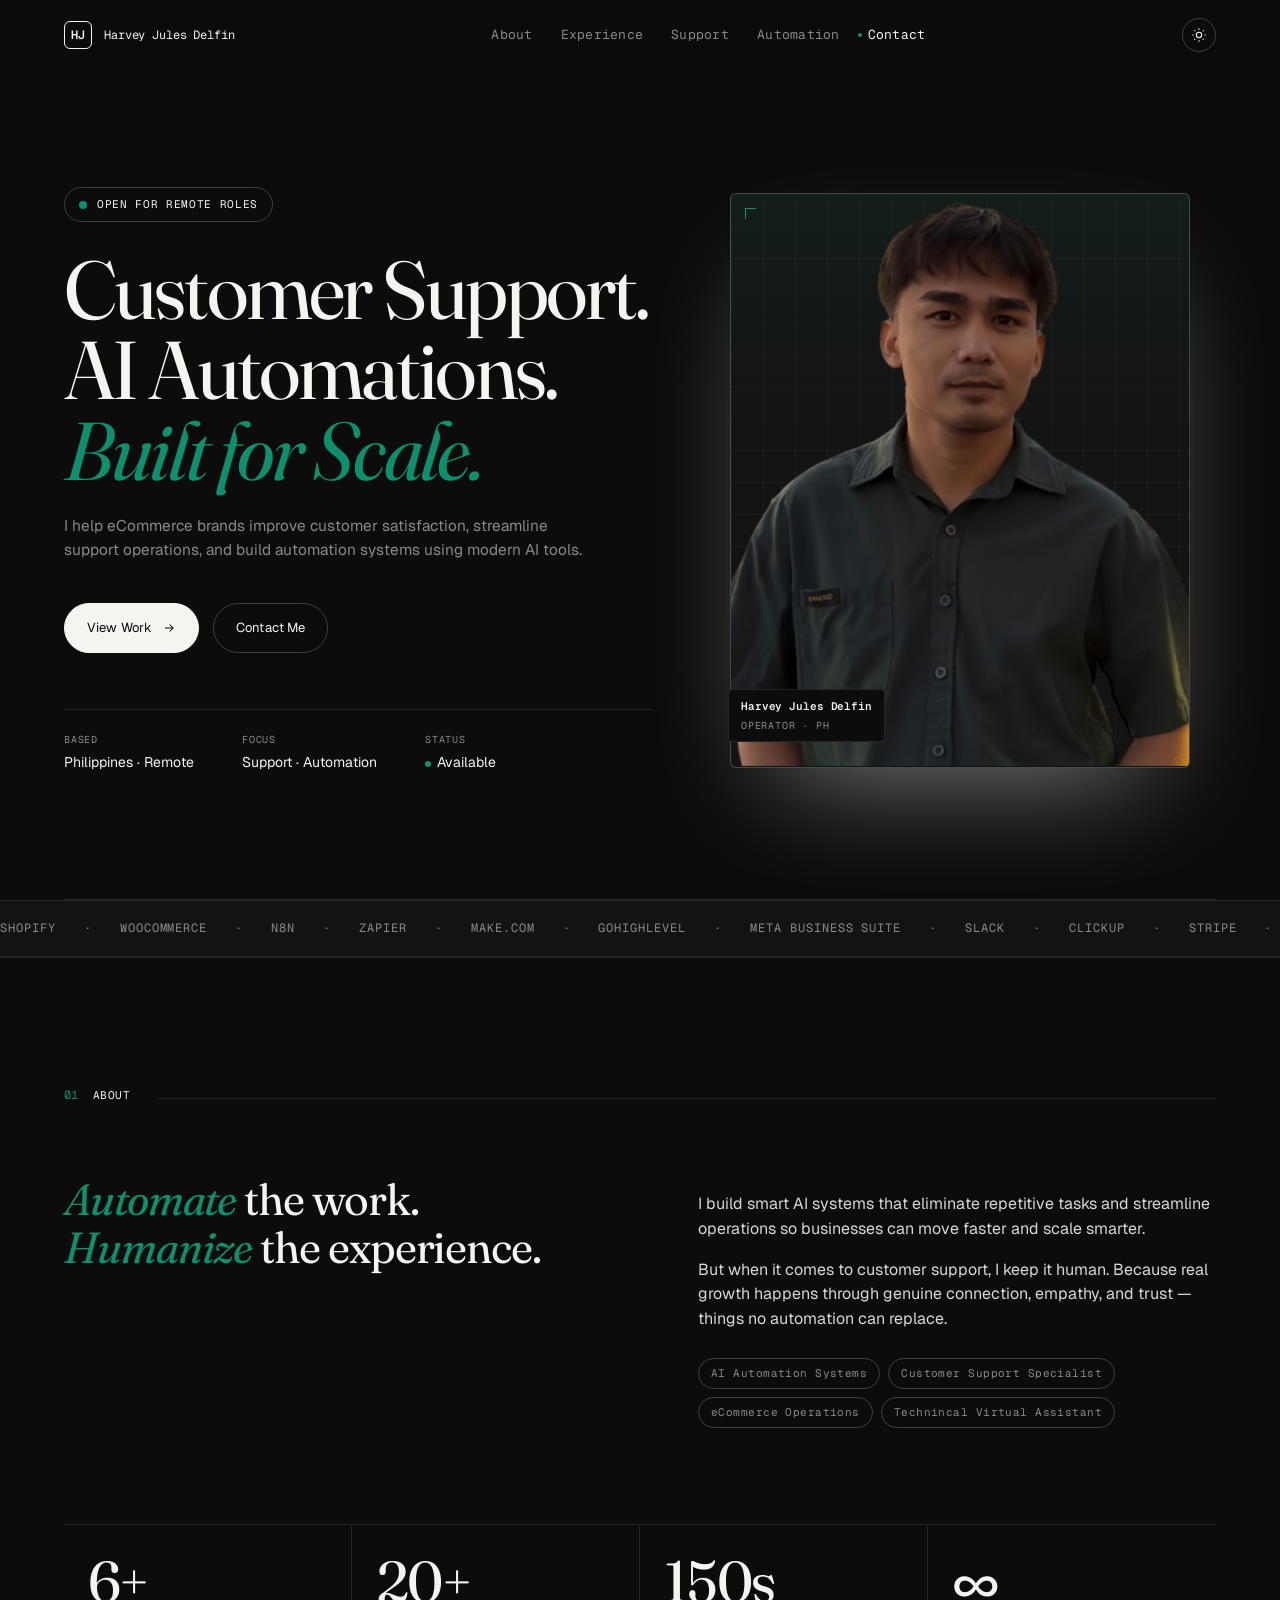
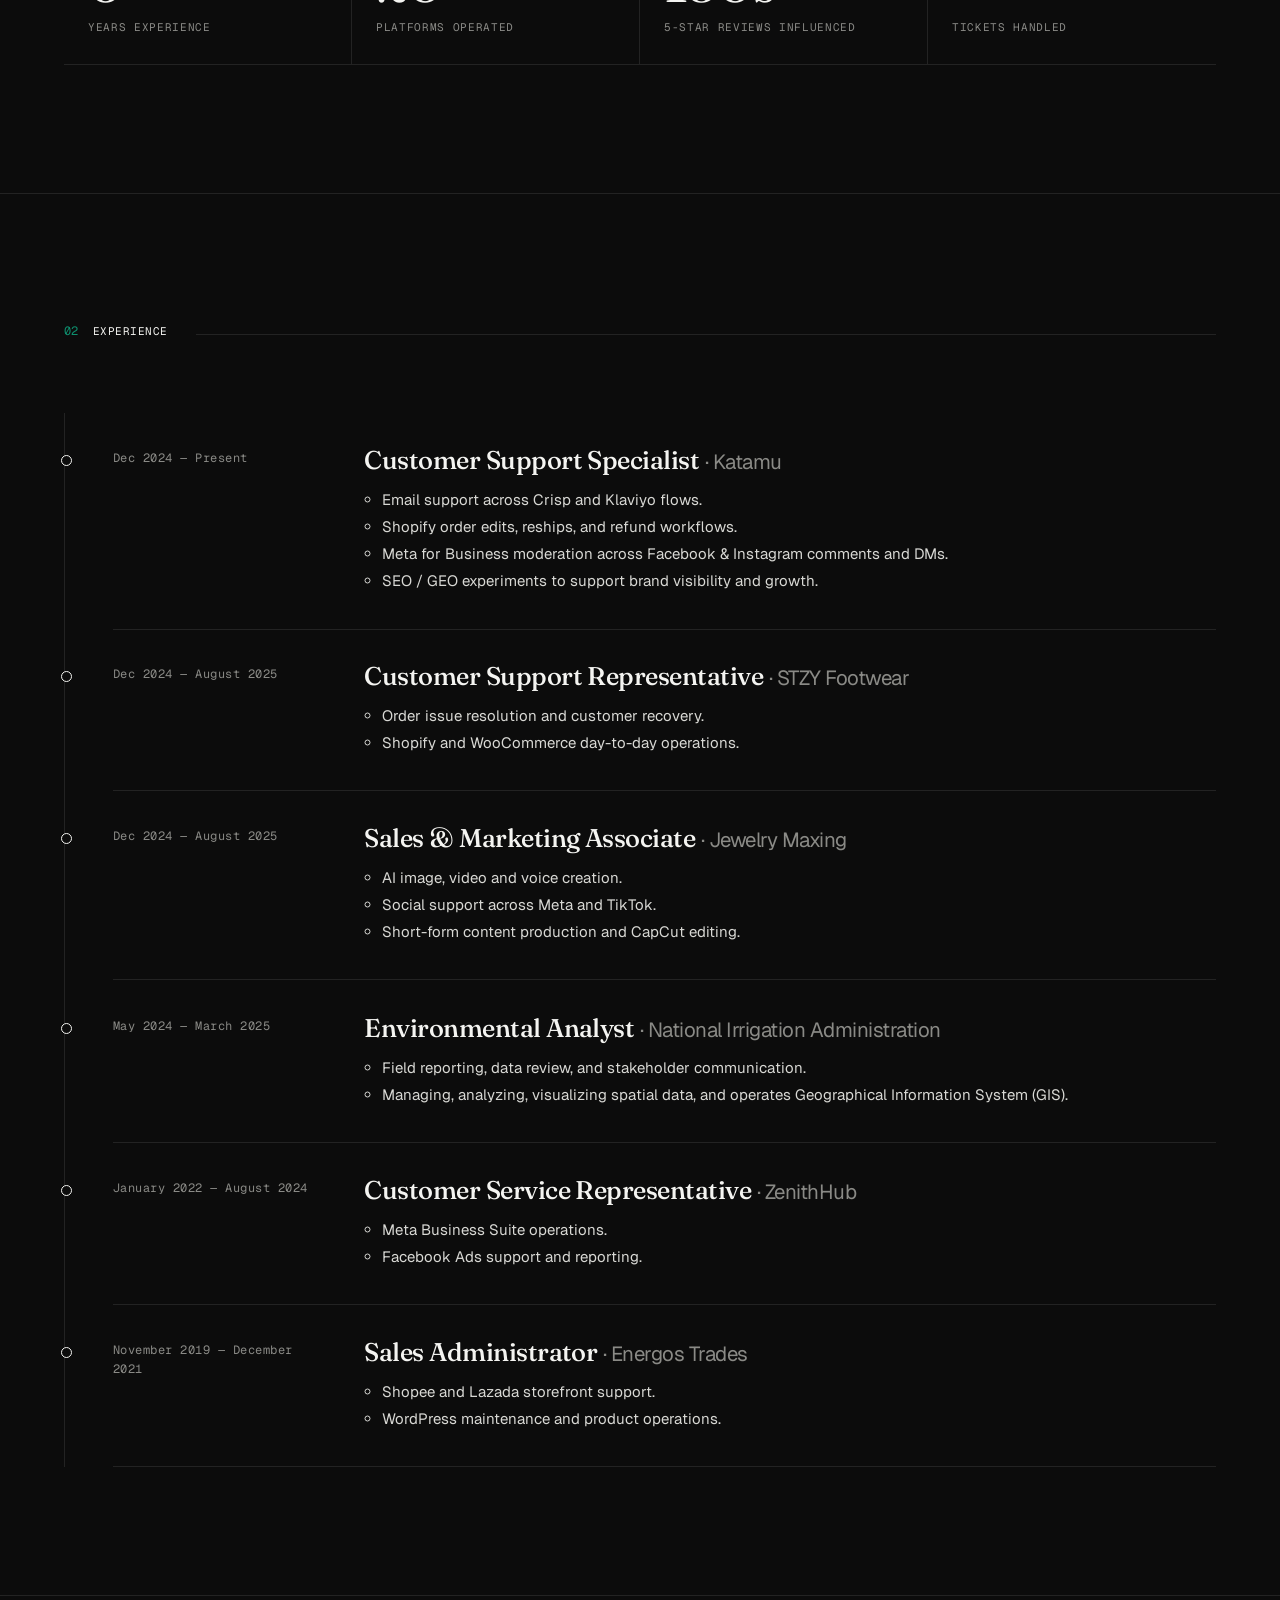
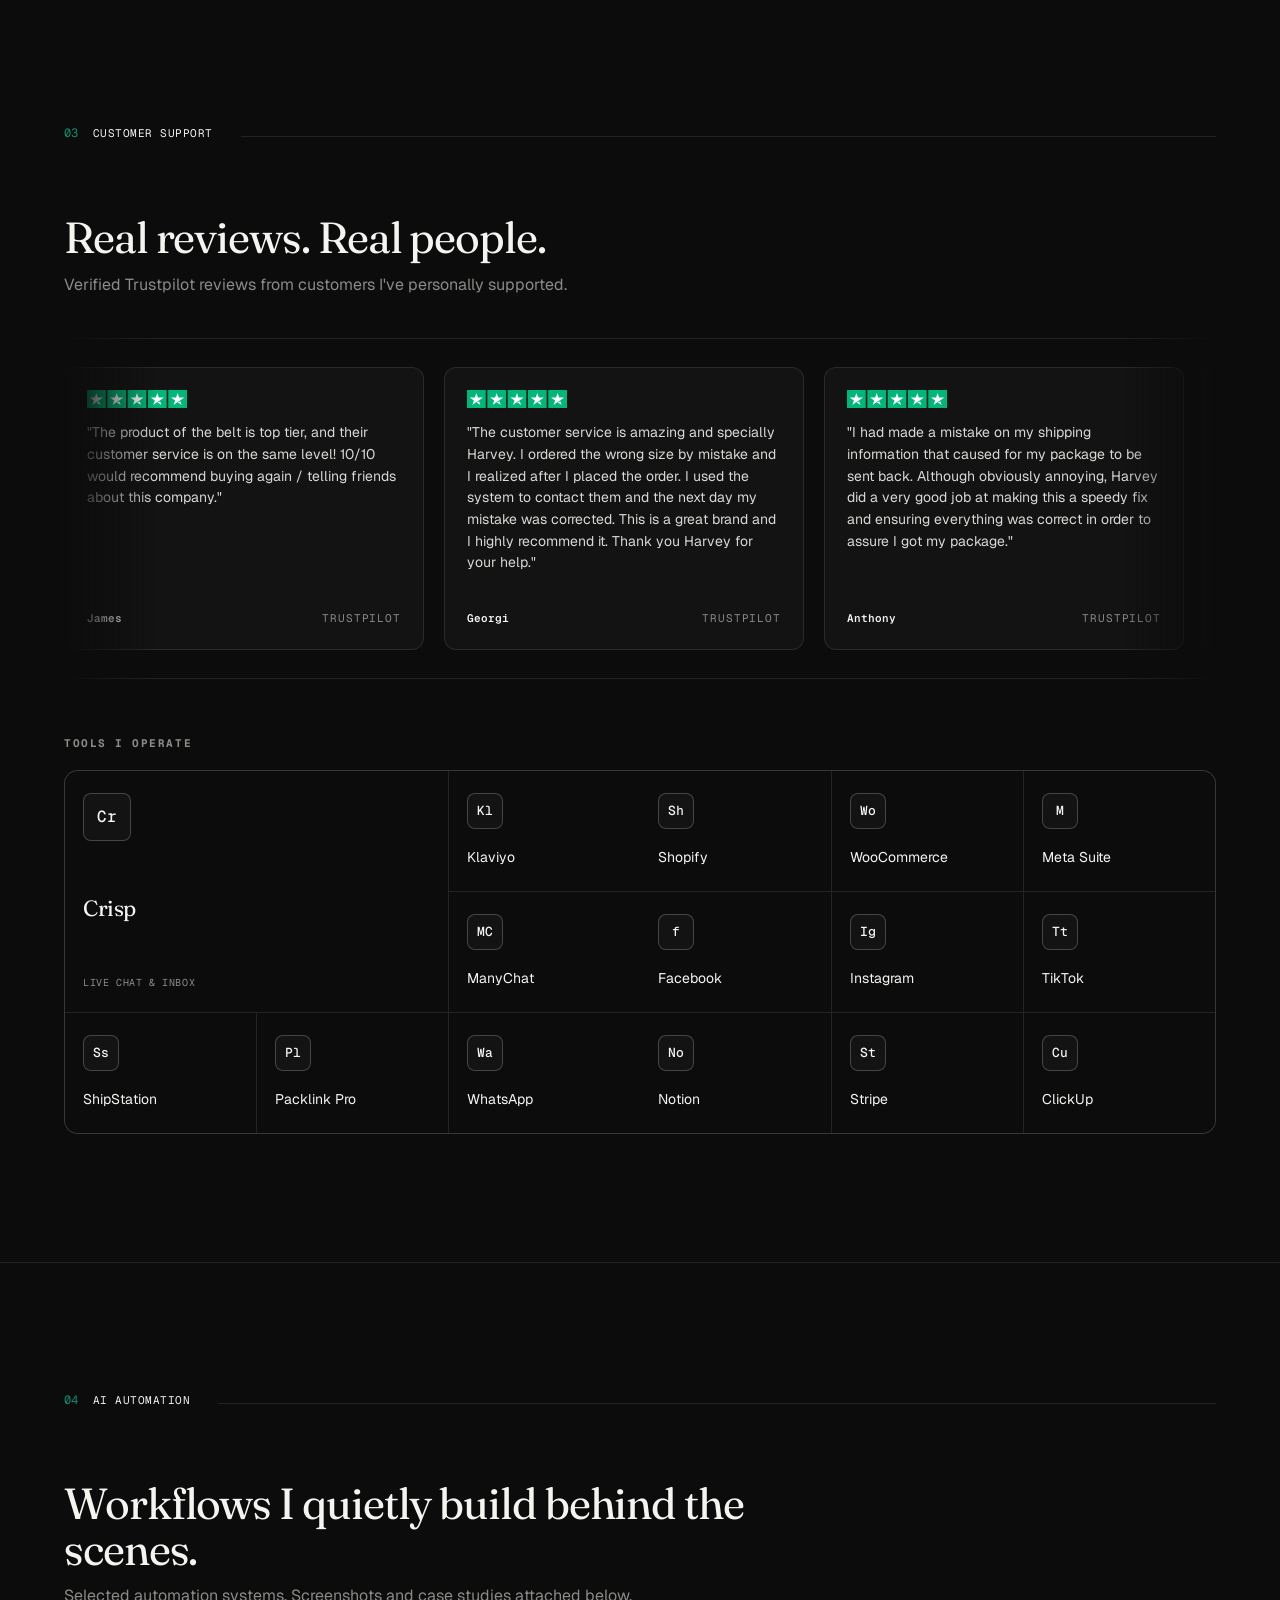
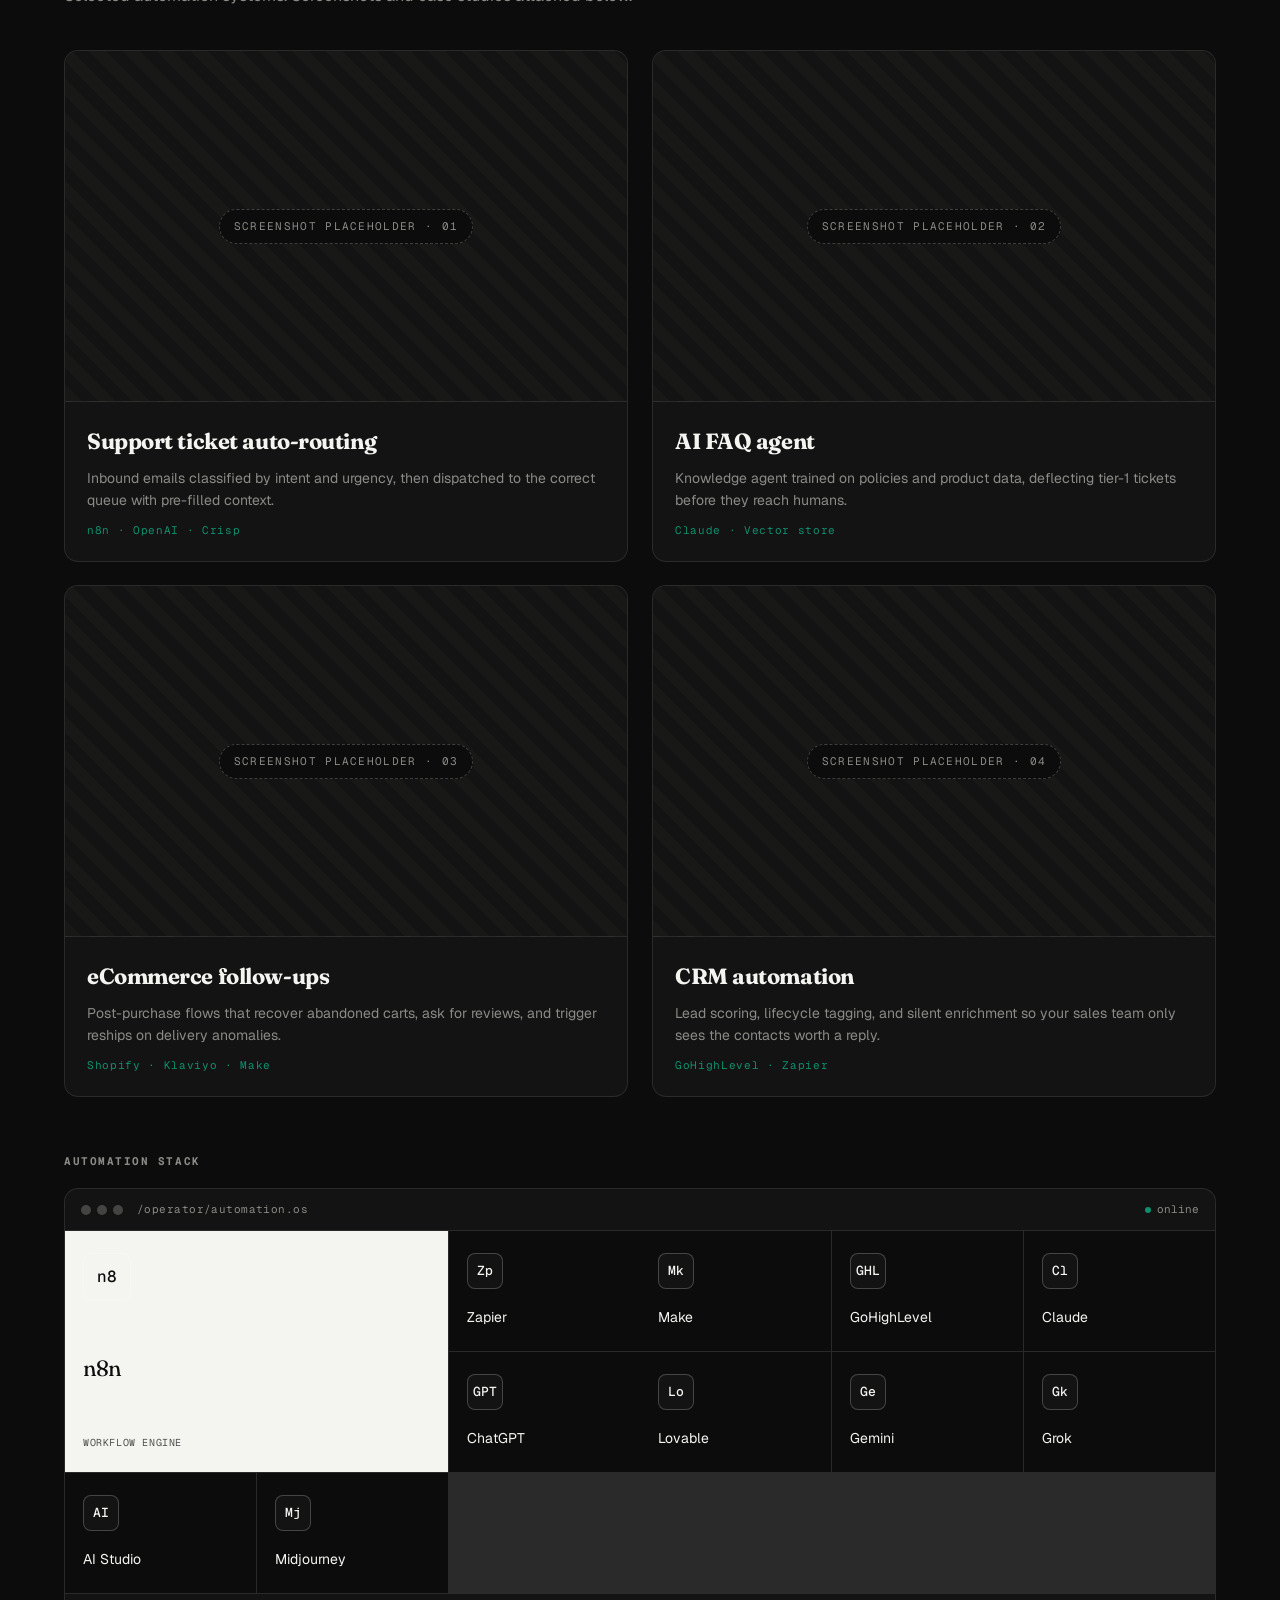
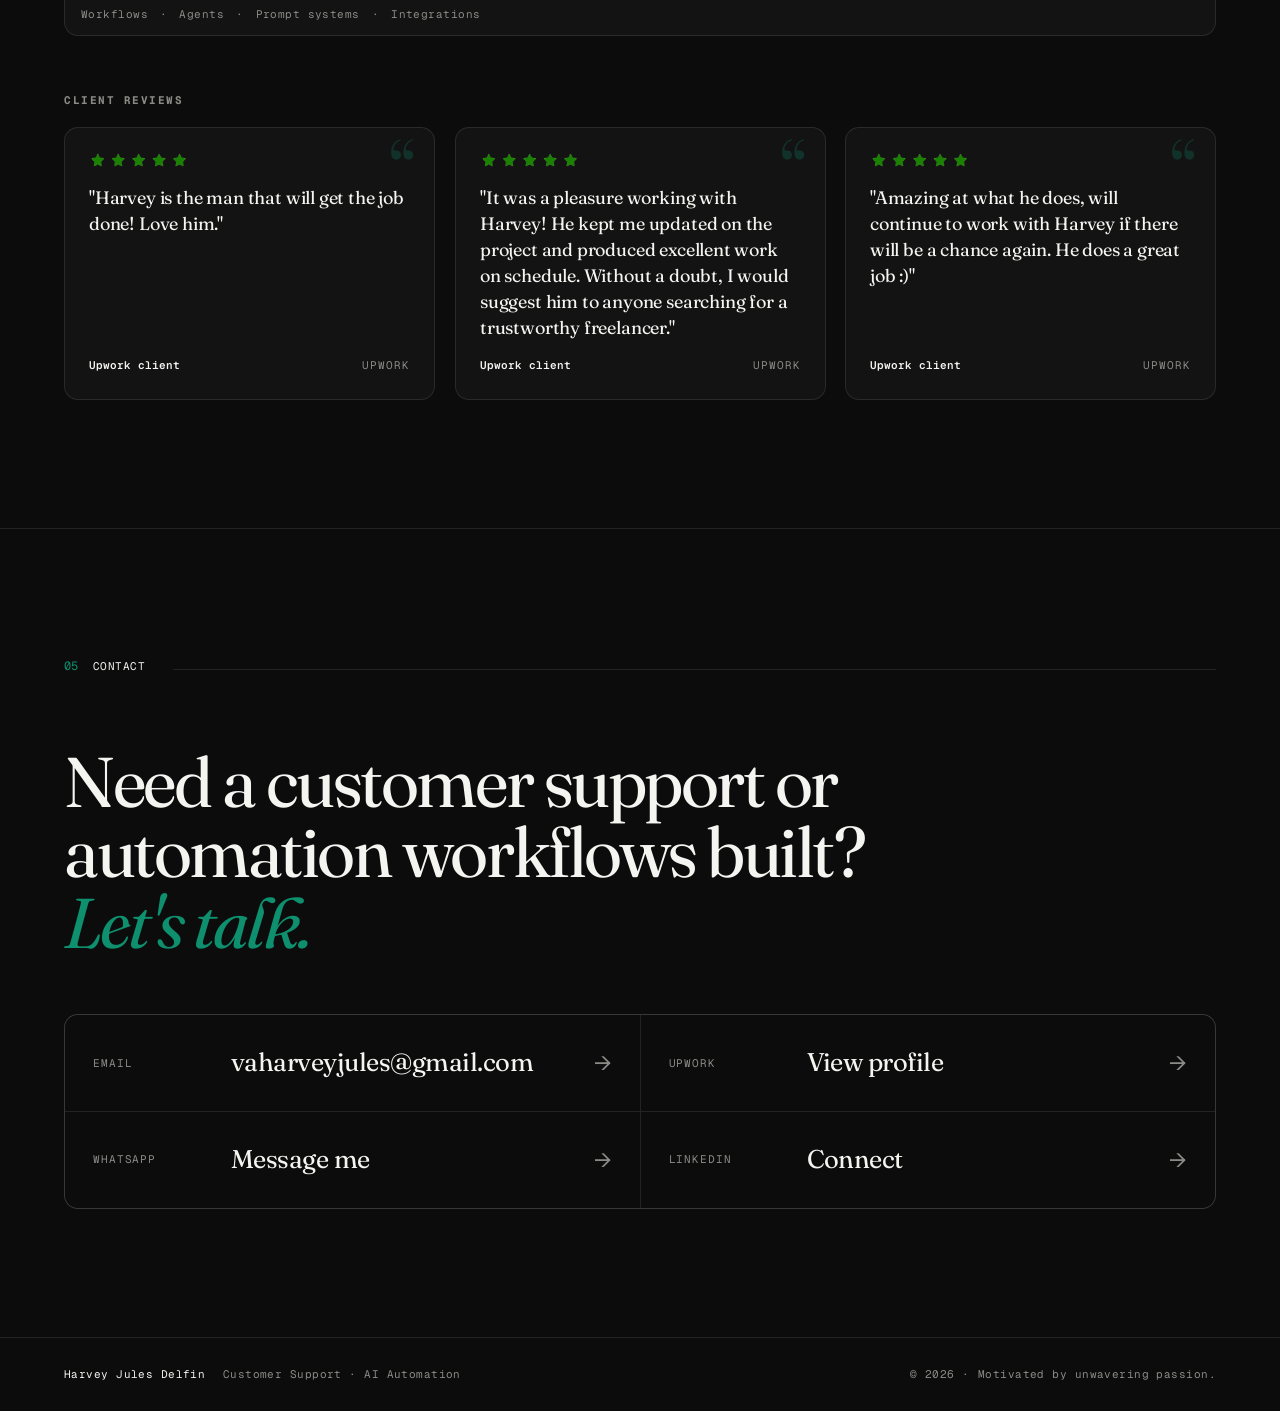
==== commit 232be714: "Add files via upload" ====
--- a/portfolio.html
+++ b/portfolio.html
@@ -182,7 +182,7 @@
         <li class="timeline__item reveal">
           <div class="timeline__when">Dec 2024 — August 2025</div>
           <div class="timeline__body">
-            <h3>Sales & Marketing Associate <span>· Bertel Co</span></h3>
+            <h3>Sales & Marketing Associate <span>· Jewelry Maxing</span></h3>
             <ul>
               <li>AI image, video and voice creation.</li>
               <li>Social support across Meta and TikTok.</li>
@@ -201,7 +201,7 @@
           </div>
         </li>
         <li class="timeline__item reveal">
-          <div class="timeline__when">2021 — 2022</div>
+          <div class="timeline__when">January 2022 — August 2024</div>
           <div class="timeline__body">
             <h3>Customer Service Representative <span>· ZenithHub</span></h3>
             <ul>
@@ -211,7 +211,7 @@
           </div>
         </li>
         <li class="timeline__item reveal">
-          <div class="timeline__when">2020 — 2021</div>
+          <div class="timeline__when">November 2019 — December 2021</div>
           <div class="timeline__body">
             <h3>Sales Administrator <span>· Energos Trades</span></h3>
             <ul>
